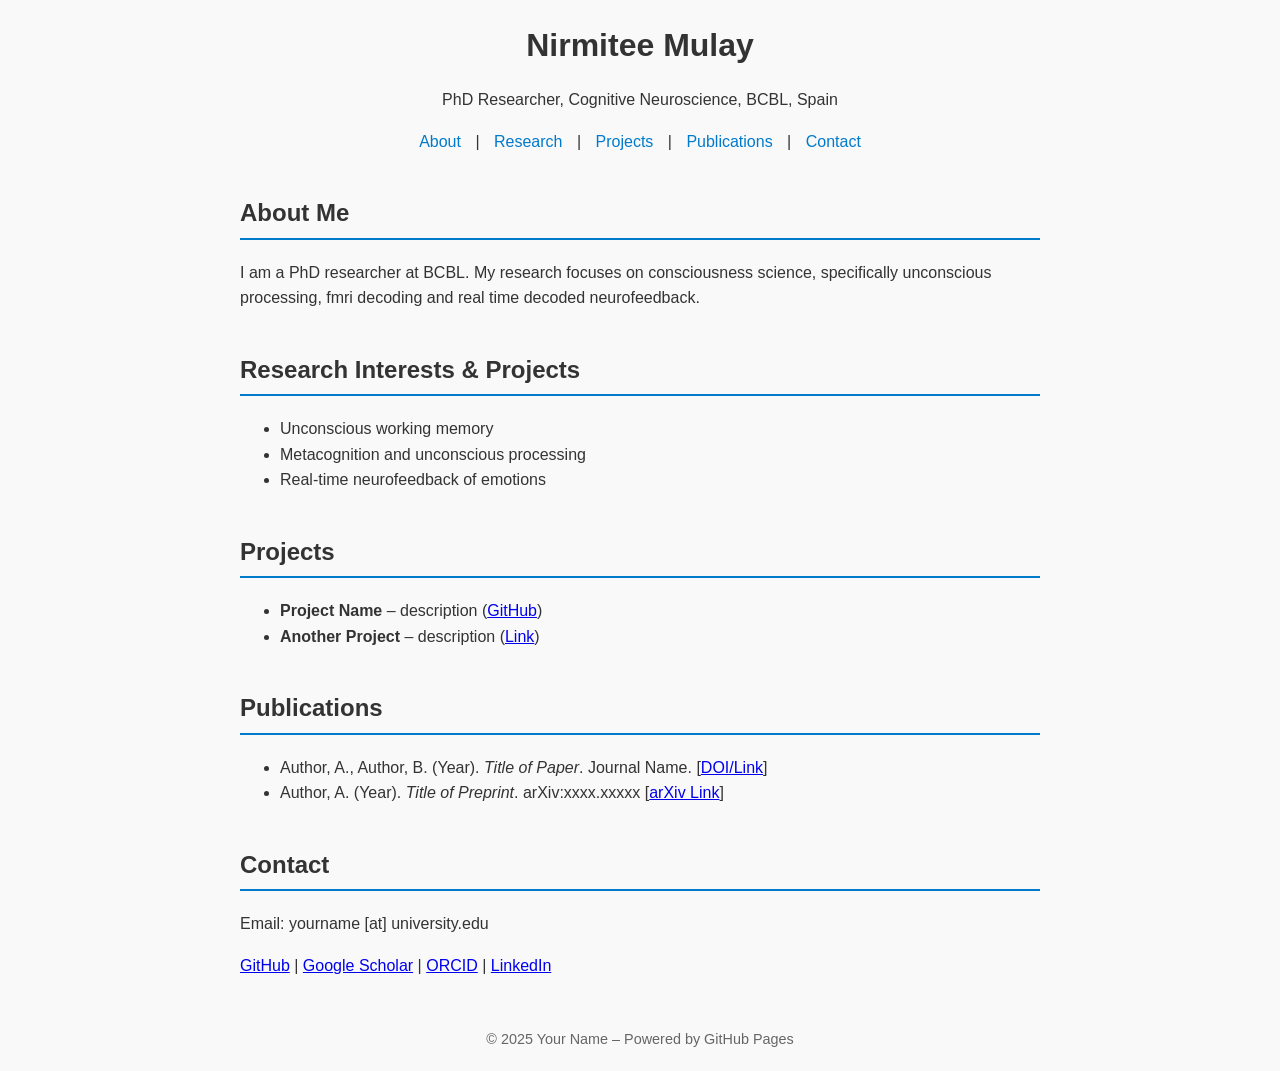
==== index.html @ 4547c2fd "Create index.html" ====
<!DOCTYPE html>
<html lang="en">
<head>
  <meta charset="UTF-8">
  <meta name="viewport" content="width=device-width, initial-scale=1">
  <title>Nirmitee Mulay – Research Homepage</title>
  <style>
    body {
      font-family: Arial, sans-serif;
      line-height: 1.6;
      max-width: 800px;
      margin: 0 auto;
      padding: 20px;
      background: #f9f9f9;
      color: #333;
    }
    header {
      text-align: center;
      margin-bottom: 40px;
    }
    header h1 {
      margin: 0;
      font-size: 2em;
    }
    nav {
      margin-top: 15px;
    }
    nav a {
      margin: 0 10px;
      text-decoration: none;
      color: #007acc;
    }
    section {
      margin-bottom: 40px;
    }
    h2 {
      border-bottom: 2px solid #007acc;
      padding-bottom: 5px;
    }
    footer {
      text-align: center;
      font-size: 0.9em;
      color: #666;
      margin-top: 50px;
    }
  </style>
</head>
<body>

  <header>
    <h1>Nirmitee Mulay</h1>
    <p>PhD Researcher, Cognitive Neuroscience, BCBL, Spain</p>
    <nav>
      <a href="#about">About</a> |
      <a href="#research">Research</a> |
      <a href="#projects">Projects</a> |
      <a href="#publications">Publications</a> |
      <a href="#contact">Contact</a>
    </nav>
  </header>

  <section id="about">
    <h2>About Me</h2>
    <p>I am a PhD researcher at BCBL. My research focuses on consciousness science, specifically unconscious processing, fmri decoding and real time decoded neurofeedback.</p>
  </section>

  <section id="research">
    <h2>Research Interests & Projects</h2>
    <ul>
      <li>Unconscious working memory</li>
      <li>Metacognition and unconscious processing</li>
      <li>Real-time neurofeedback of emotions</li>
    </ul>
  </section>

  <section id="projects">
    <h2>Projects</h2>
    <ul>
      <li><strong>Project Name</strong> – description (<a href="https://github.com/yourusername/project">GitHub</a>)</li>
      <li><strong>Another Project</strong> – description (<a href="#">Link</a>)</li>
    </ul>
  </section>

  <section id="publications">
    <h2>Publications</h2>
    <ul>
      <li>Author, A., Author, B. (Year). <em>Title of Paper</em>. Journal Name. [<a href="#">DOI/Link</a>]</li>
      <li>Author, A. (Year). <em>Title of Preprint</em>. arXiv:xxxx.xxxxx [<a href="#">arXiv Link</a>]</li>
    </ul>
  </section>

  <section id="contact">
    <h2>Contact</h2>
    <p>Email: yourname [at] university.edu</p>
    <p>
      <a href="https://github.com/yourusername">GitHub</a> |
      <a href="https://scholar.google.com/">Google Scholar</a> |
      <a href="https://orcid.org/">ORCID</a> |
      <a href="https://linkedin.com/">LinkedIn</a>
    </p>
  </section>

  <footer>
    &copy; 2025 Your Name – Powered by GitHub Pages
  </footer>

</body>
</html>
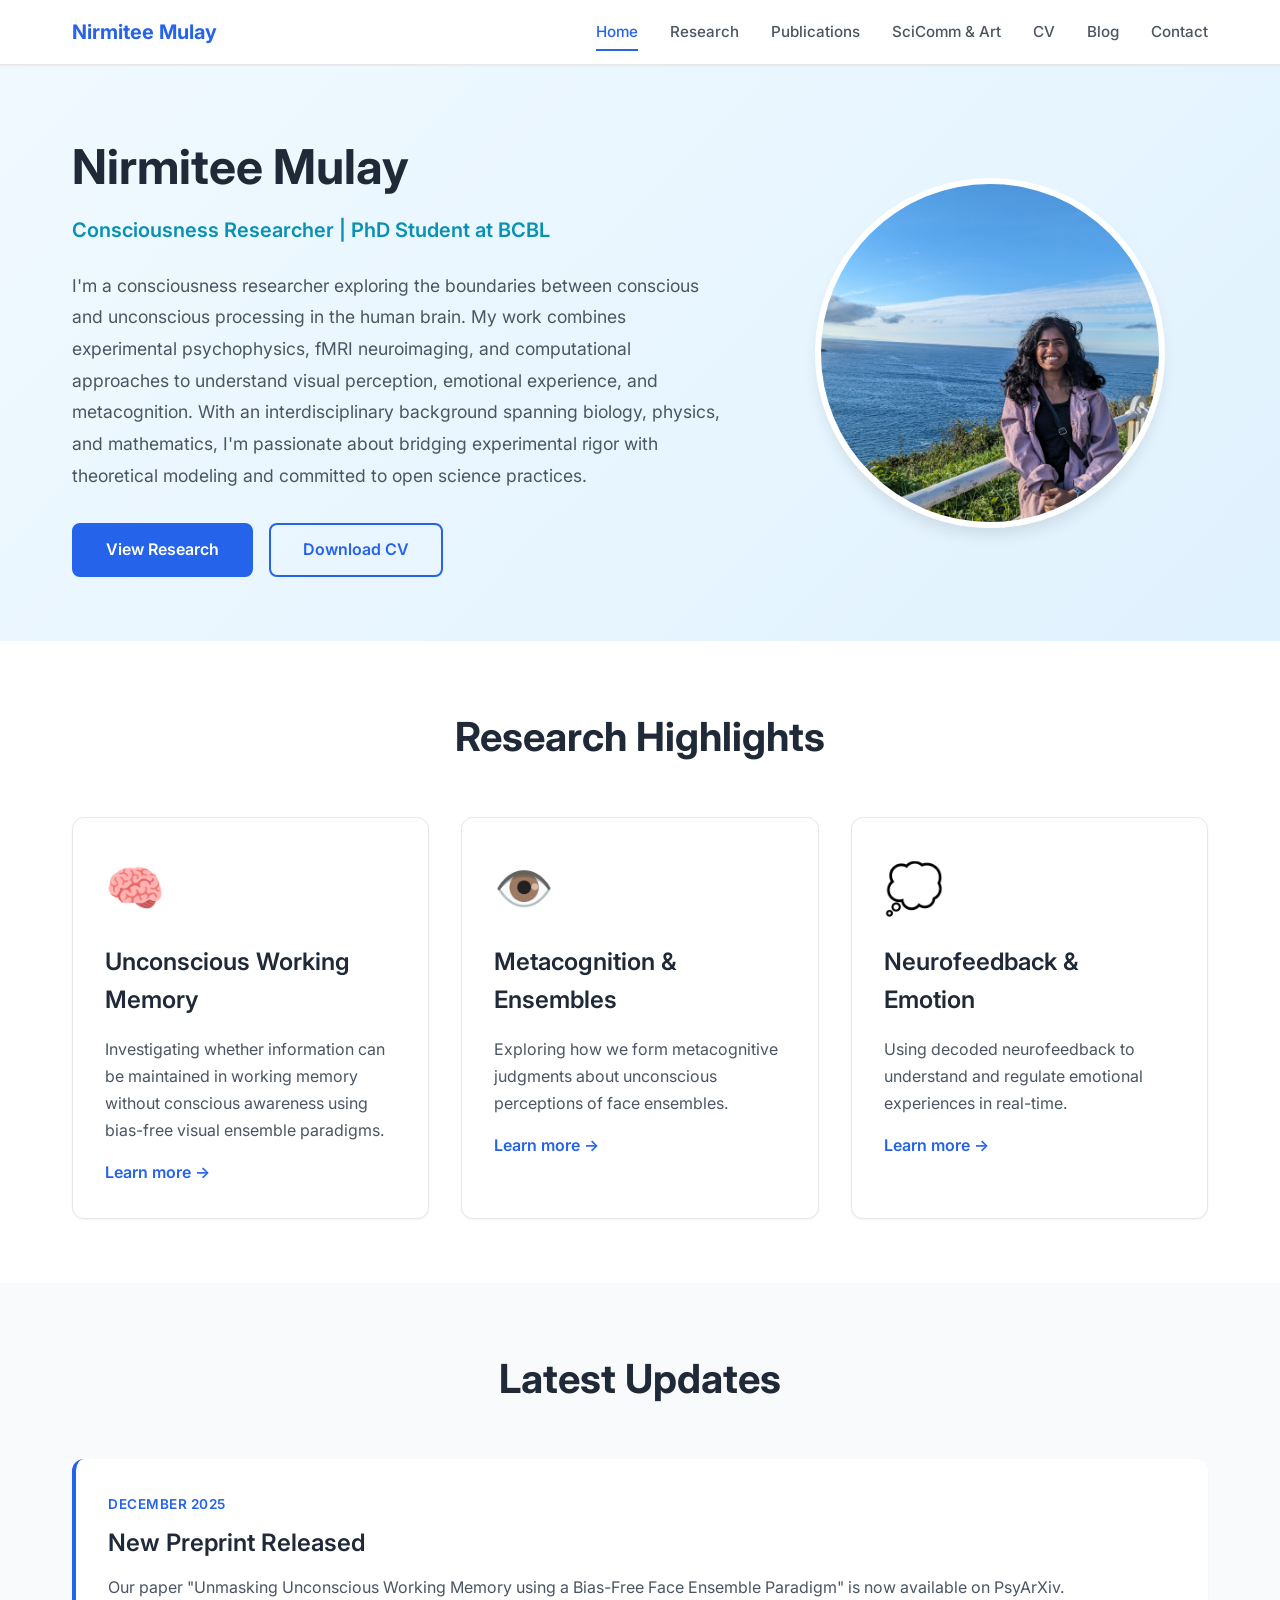
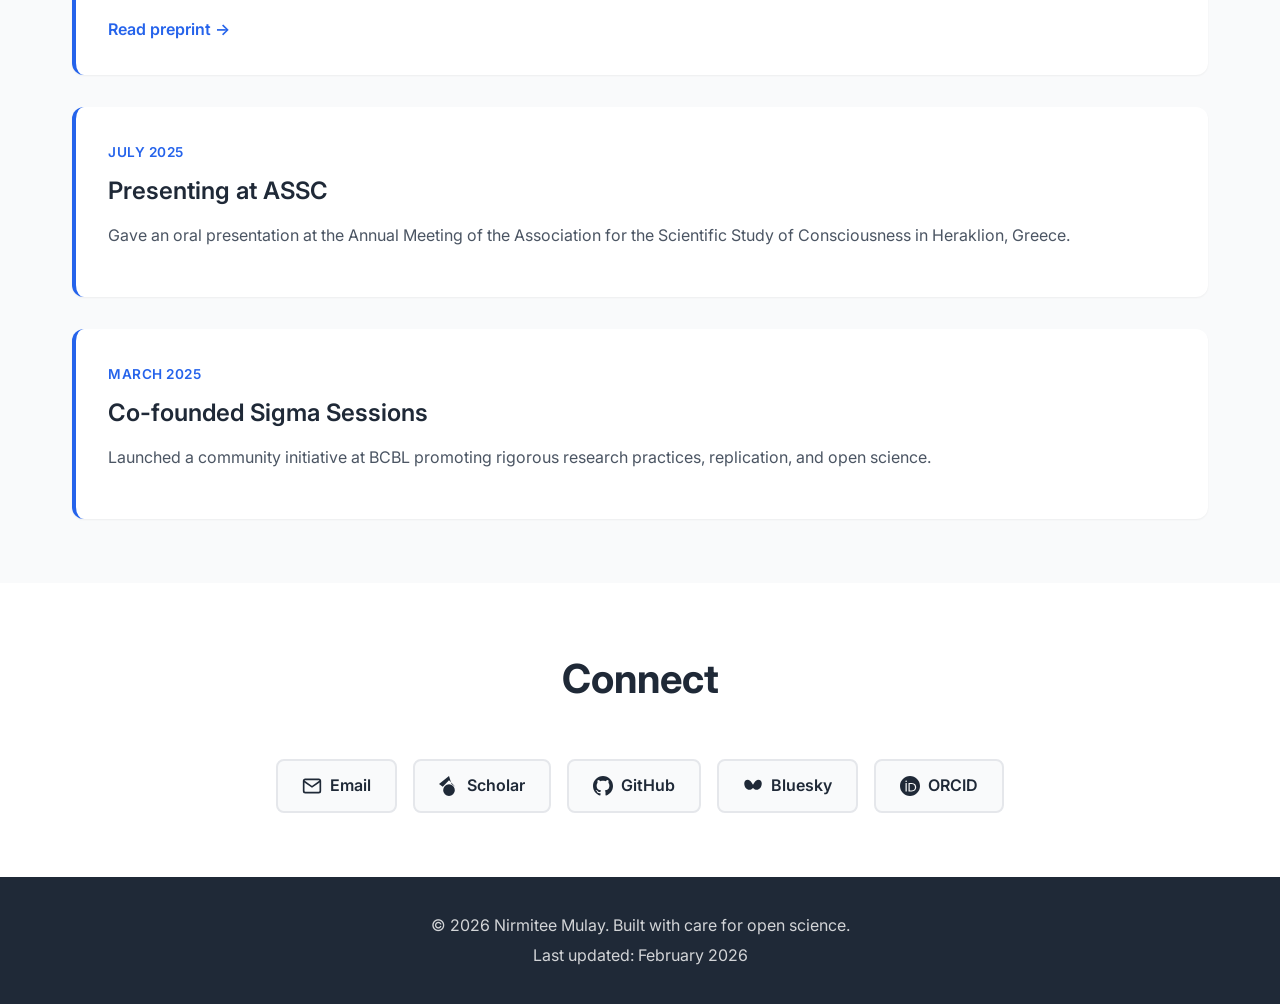
==== commit 270db569: "Initial website" ====
--- a/index.html
+++ b/index.html
@@ -1,108 +1,172 @@
 <!DOCTYPE html>
 <html lang="en">
 <head>
-  <meta charset="UTF-8">
-  <meta name="viewport" content="width=device-width, initial-scale=1">
-  <title>Nirmitee Mulay – Research Homepage</title>
-  <style>
-    body {
-      font-family: Arial, sans-serif;
-      line-height: 1.6;
-      max-width: 800px;
-      margin: 0 auto;
-      padding: 20px;
-      background: #f9f9f9;
-      color: #333;
-    }
-    header {
-      text-align: center;
-      margin-bottom: 40px;
-    }
-    header h1 {
-      margin: 0;
-      font-size: 2em;
-    }
-    nav {
-      margin-top: 15px;
-    }
-    nav a {
-      margin: 0 10px;
-      text-decoration: none;
-      color: #007acc;
-    }
-    section {
-      margin-bottom: 40px;
-    }
-    h2 {
-      border-bottom: 2px solid #007acc;
-      padding-bottom: 5px;
-    }
-    footer {
-      text-align: center;
-      font-size: 0.9em;
-      color: #666;
-      margin-top: 50px;
-    }
-  </style>
+    <meta charset="UTF-8">
+    <meta name="viewport" content="width=device-width, initial-scale=1.0">
+    <meta name="description" content="Nirmitee Mulay - Consciousness researcher exploring perception, emotion, and metacognition">
+    <meta name="keywords" content="consciousness, neuroscience, cognitive science, fMRI, perception, BCBL">
+    <meta name="author" content="Nirmitee Mulay">
+    <title>Nirmitee Mulay - Consciousness Researcher</title>
+    <link rel="stylesheet" href="style.css">
+    <link rel="preconnect" href="https://fonts.googleapis.com">
+    <link rel="preconnect" href="https://fonts.gstatic.com" crossorigin>
+    <link href="https://fonts.googleapis.com/css2?family=Inter:wght@300;400;500;600;700&display=swap" rel="stylesheet">
 </head>
 <body>
+    <!-- Navigation -->
+    <nav class="navbar">
+        <div class="container">
+            <div class="nav-brand">
+                <a href="index.html">Nirmitee Mulay</a>
+            </div>
+            <ul class="nav-menu">
+                <li><a href="index.html" class="active">Home</a></li>
+                <li><a href="research.html">Research</a></li>
+                <li><a href="publications.html">Publications</a></li>
+                <li><a href="scicomm.html">SciComm & Art</a></li>
+                <li><a href="cv.html">CV</a></li>
+                <li><a href="blog.html">Blog</a></li>
+                <li><a href="contact.html">Contact</a></li>
+            </ul>
+            <div class="hamburger">
+                <span></span>
+                <span></span>
+                <span></span>
+            </div>
+        </div>
+    </nav>
 
-  <header>
-    <h1>Nirmitee Mulay</h1>
-    <p>PhD Researcher, Cognitive Neuroscience, BCBL, Spain</p>
-    <nav>
-      <a href="#about">About</a> |
-      <a href="#research">Research</a> |
-      <a href="#projects">Projects</a> |
-      <a href="#publications">Publications</a> |
-      <a href="#contact">Contact</a>
-    </nav>
-  </header>
+    <!-- Hero Section -->
+    <section class="hero">
+        <div class="container">
+            <div class="hero-content">
+                <div class="hero-text">
+                    <h1>Nirmitee Mulay</h1>
+                    <p class="subtitle">Consciousness Researcher | PhD Student at BCBL</p>
+                    <p class="bio">
+                        I'm a consciousness researcher exploring the boundaries between conscious and unconscious processing in the human brain. 
+                        My work combines experimental psychophysics, fMRI neuroimaging, and computational approaches to understand visual perception, 
+                        emotional experience, and metacognition. With an interdisciplinary background spanning biology, physics, and mathematics, 
+                        I'm passionate about bridging experimental rigor with theoretical modeling and committed to open science practices.
+                    </p>
+                    <div class="hero-buttons">
+                        <a href="research.html" class="btn btn-primary">View Research</a>
+                        <a href="cv.html" class="btn btn-secondary">Download CV</a>
+                    </div>
+                </div>
+                <div class="hero-image">
+                    <div class="image-placeholder">
+                        <!-- Replace with your actual photo -->
+                        <img src="images/profile.jpg" alt="Nirmitee Mulay" onerror="this.style.display='none'; this.nextElementSibling.style.display='flex'">
+                        <div class="placeholder-text" style="display: none;">
+                            <p>Add your photo as:<br><code>images/profile.jpg</code></p>
+                        </div>
+                    </div>
+                </div>
+            </div>
+        </div>
+    </section>
 
-  <section id="about">
-    <h2>About Me</h2>
-    <p>I am a PhD researcher at BCBL. My research focuses on consciousness science, specifically unconscious processing, fmri decoding and real time decoded neurofeedback.</p>
-  </section>
+    <!-- Research Highlights -->
+    <section class="highlights">
+        <div class="container">
+            <h2>Research Highlights</h2>
+            <div class="cards-grid">
+                <div class="card">
+                    <div class="card-icon">🧠</div>
+                    <h3>Unconscious Working Memory</h3>
+                    <p>Investigating whether information can be maintained in working memory without conscious awareness using bias-free visual ensemble paradigms.</p>
+                    <a href="research.html#project1" class="card-link">Learn more →</a>
+                </div>
+                <div class="card">
+                    <div class="card-icon">👁️</div>
+                    <h3>Metacognition & Ensembles</h3>
+                    <p>Exploring how we form metacognitive judgments about unconscious perceptions of face ensembles.</p>
+                    <a href="research.html#project2" class="card-link">Learn more →</a>
+                </div>
+                <div class="card">
+                    <div class="card-icon">💭</div>
+                    <h3>Neurofeedback & Emotion</h3>
+                    <p>Using decoded neurofeedback to understand and regulate emotional experiences in real-time.</p>
+                    <a href="research.html#project3" class="card-link">Learn more →</a>
+                </div>
+            </div>
+        </div>
+    </section>
 
-  <section id="research">
-    <h2>Research Interests & Projects</h2>
-    <ul>
-      <li>Unconscious working memory</li>
-      <li>Metacognition and unconscious processing</li>
-      <li>Real-time neurofeedback of emotions</li>
-    </ul>
-  </section>
+    <!-- Latest News -->
+    <section class="news">
+        <div class="container">
+            <h2>Latest Updates</h2>
+            <div class="news-grid">
+                <div class="news-item">
+                    <span class="date">December 2025</span>
+                    <h3>New Preprint Released</h3>
+                    <p>Our paper "Unmasking Unconscious Working Memory using a Bias-Free Face Ensemble Paradigm" is now available on PsyArXiv.</p>
+                    <a href="https://doi.org/10.31234/osf.io/234ru_v1" target="_blank" class="news-link">Read preprint →</a>
+                </div>
+                <div class="news-item">
+                    <span class="date">July 2025</span>
+                    <h3>Presenting at ASSC</h3>
+                    <p>Gave an oral presentation at the Annual Meeting of the Association for the Scientific Study of Consciousness in Heraklion, Greece.</p>
+                </div>
+                <div class="news-item">
+                    <span class="date">March 2025</span>
+                    <h3>Co-founded Sigma Sessions</h3>
+                    <p>Launched a community initiative at BCBL promoting rigorous research practices, replication, and open science.</p>
+                </div>
+            </div>
+        </div>
+    </section>
 
-  <section id="projects">
-    <h2>Projects</h2>
-    <ul>
-      <li><strong>Project Name</strong> – description (<a href="https://github.com/yourusername/project">GitHub</a>)</li>
-      <li><strong>Another Project</strong> – description (<a href="#">Link</a>)</li>
-    </ul>
-  </section>
+    <!-- Quick Links -->
+    <section class="quick-links">
+        <div class="container">
+            <h2>Connect</h2>
+            <div class="social-links">
+                <a href="mailto:nirmiteemulay@gmail.com" class="social-btn" title="Email">
+                    <svg width="24" height="24" viewBox="0 0 24 24" fill="none" stroke="currentColor" stroke-width="2">
+                        <path d="M4 4h16c1.1 0 2 .9 2 2v12c0 1.1-.9 2-2 2H4c-1.1 0-2-.9-2-2V6c0-1.1.9-2 2-2z"></path>
+                        <polyline points="22,6 12,13 2,6"></polyline>
+                    </svg>
+                    Email
+                </a>
+                <a href="https://scholar.google.com/citations?user=QXgt-9UAAAAJ&hl=en" class="social-btn" title="Google Scholar">
+                    <svg width="24" height="24" viewBox="0 0 24 24" fill="currentColor">
+                        <path d="M12 24a7 7 0 110-14 7 7 0 010 14zm0-24L0 9.5l4.5 3.5L12 5l7.5 8-4.5-3.5z"></path>
+                    </svg>
+                    Scholar
+                </a>
+                <a href="https://github.com/nirmitee-mulay" class="social-btn" title="GitHub" target="_blank">
+                    <svg width="24" height="24" viewBox="0 0 24 24" fill="currentColor">
+                        <path d="M12 0c-6.626 0-12 5.373-12 12 0 5.302 3.438 9.8 8.207 11.387.599.111.793-.261.793-.577v-2.234c-3.338.726-4.033-1.416-4.033-1.416-.546-1.387-1.333-1.756-1.333-1.756-1.089-.745.083-.729.083-.729 1.205.084 1.839 1.237 1.839 1.237 1.07 1.834 2.807 1.304 3.492.997.107-.775.418-1.305.762-1.604-2.665-.305-5.467-1.334-5.467-5.931 0-1.311.469-2.381 1.236-3.221-.124-.303-.535-1.524.117-3.176 0 0 1.008-.322 3.301 1.23.957-.266 1.983-.399 3.003-.404 1.02.005 2.047.138 3.006.404 2.291-1.552 3.297-1.23 3.297-1.23.653 1.653.242 2.874.118 3.176.77.84 1.235 1.911 1.235 3.221 0 4.609-2.807 5.624-5.479 5.921.43.372.823 1.102.823 2.222v3.293c0 .319.192.694.801.576 4.765-1.589 8.199-6.086 8.199-11.386 0-6.627-5.373-12-12-12z"/>
+                    </svg>
+                    GitHub
+                </a>
+                <a href="https://bsky.app/profile/nirmiteem.bsky.social" class="social-btn" title="Bluesky">
+                    <svg width="24" height="24" viewBox="0 0 24 24" fill="currentColor">
+                        <path d="M12 10.5c-1.5-3-4-6-6-6C3 4.5 1.5 6.5 1.5 9c0 4.5 3 7.5 6 7.5 1.5 0 3-.75 4.5-2.25C13.5 15.75 15 16.5 16.5 16.5c3 0 6-3 6-7.5 0-2.5-1.5-4.5-4.5-4.5-2 0-4.5 3-6 6z"/>
+                    </svg>
+                    Bluesky
+                </a>
+                <a href="https://orcid.org/0000-0002-3360-4973" class="social-btn" title="ORCID">
+                    <svg width="24" height="24" viewBox="0 0 24 24" fill="currentColor">
+                        <path d="M12 0C5.372 0 0 5.372 0 12s5.372 12 12 12 12-5.372 12-12S18.628 0 12 0zM7.369 5.378c.525 0 .947.431.947.947 0 .525-.422.947-.947.947-.516 0-.947-.422-.947-.947 0-.516.431-.947.947-.947zm-.722 3.038h1.444v10.041H6.647V8.416zm3.562 0h3.9c3.712 0 5.344 2.653 5.344 5.025 0 2.578-2.016 5.016-5.325 5.016h-3.919V8.416zm1.444 8.847h2.297c2.359 0 4.028-1.313 4.028-3.822 0-2.09-1.313-3.831-3.85-3.831h-2.475v7.653z"/>
+                    </svg>
+                    ORCID
+                </a>
+            </div>
+        </div>
+    </section>
 
-  <section id="publications">
-    <h2>Publications</h2>
-    <ul>
-      <li>Author, A., Author, B. (Year). <em>Title of Paper</em>. Journal Name. [<a href="#">DOI/Link</a>]</li>
-      <li>Author, A. (Year). <em>Title of Preprint</em>. arXiv:xxxx.xxxxx [<a href="#">arXiv Link</a>]</li>
-    </ul>
-  </section>
+    <!-- Footer -->
+    <footer>
+        <div class="container">
+            <p>&copy; 2026 Nirmitee Mulay. Built with care for open science.</p>
+            <p>Last updated: February 2026</p>
+        </div>
+    </footer>
 
-  <section id="contact">
-    <h2>Contact</h2>
-    <p>Email: yourname [at] university.edu</p>
-    <p>
-      <a href="https://github.com/yourusername">GitHub</a> |
-      <a href="https://scholar.google.com/">Google Scholar</a> |
-      <a href="https://orcid.org/">ORCID</a> |
-      <a href="https://linkedin.com/">LinkedIn</a>
-    </p>
-  </section>
-
-  <footer>
-    &copy; 2025 Your Name – Powered by GitHub Pages
-  </footer>
-
+    <script src="script.js"></script>
 </body>
 </html>
--- a/style.css
+++ b/style.css
@@ -0,0 +1,811 @@
+/* =====================
+   CSS Variables & Reset
+   ===================== */
+:root {
+    --primary-color: #2563eb;
+    --primary-dark: #1e40af;
+    --secondary-color: #0891b2;
+    --accent-color: #06b6d4;
+    --text-dark: #1f2937;
+    --text-medium: #4b5563;
+    --text-light: #6b7280;
+    --bg-light: #f9fafb;
+    --bg-white: #ffffff;
+    --border-color: #e5e7eb;
+    --success-color: #10b981;
+    --shadow-sm: 0 1px 2px 0 rgba(0, 0, 0, 0.05);
+    --shadow-md: 0 4px 6px -1px rgba(0, 0, 0, 0.1);
+    --shadow-lg: 0 10px 15px -3px rgba(0, 0, 0, 0.1);
+    --transition: all 0.3s ease;
+}
+
+* {
+    margin: 0;
+    padding: 0;
+    box-sizing: border-box;
+}
+
+html {
+    scroll-behavior: smooth;
+}
+
+body {
+    font-family: 'Inter', -apple-system, BlinkMacSystemFont, 'Segoe UI', Roboto, sans-serif;
+    line-height: 1.6;
+    color: var(--text-dark);
+    background-color: var(--bg-white);
+}
+
+.container {
+    max-width: 1200px;
+    margin: 0 auto;
+    padding: 0 2rem;
+}
+
+/* =====================
+   Navigation
+   ===================== */
+.navbar {
+    background-color: var(--bg-white);
+    box-shadow: var(--shadow-sm);
+    position: sticky;
+    top: 0;
+    z-index: 1000;
+    border-bottom: 1px solid var(--border-color);
+}
+
+.navbar .container {
+    display: flex;
+    justify-content: space-between;
+    align-items: center;
+    padding: 1rem 2rem;
+}
+
+.nav-brand a {
+    font-size: 1.25rem;
+    font-weight: 700;
+    color: var(--primary-color);
+    text-decoration: none;
+    transition: var(--transition);
+}
+
+.nav-brand a:hover {
+    color: var(--primary-dark);
+}
+
+.nav-menu {
+    display: flex;
+    list-style: none;
+    gap: 2rem;
+    align-items: center;
+}
+
+.nav-menu a {
+    color: var(--text-medium);
+    text-decoration: none;
+    font-weight: 500;
+    font-size: 0.95rem;
+    transition: var(--transition);
+    padding: 0.5rem 0;
+    border-bottom: 2px solid transparent;
+}
+
+.nav-menu a:hover,
+.nav-menu a.active {
+    color: var(--primary-color);
+    border-bottom-color: var(--primary-color);
+}
+
+.hamburger {
+    display: none;
+    flex-direction: column;
+    cursor: pointer;
+    gap: 4px;
+}
+
+.hamburger span {
+    width: 25px;
+    height: 3px;
+    background-color: var(--text-dark);
+    transition: var(--transition);
+}
+
+/* =====================
+   Hero Section
+   ===================== */
+.hero {
+    padding: 4rem 0;
+    background: linear-gradient(135deg, #f0f9ff 0%, #e0f2fe 100%);
+}
+
+.hero-content {
+    display: grid;
+    grid-template-columns: 1.5fr 1fr;
+    gap: 3rem;
+    align-items: center;
+}
+
+.hero-text h1 {
+    font-size: 3rem;
+    font-weight: 700;
+    color: var(--text-dark);
+    margin-bottom: 0.5rem;
+}
+
+.subtitle {
+    font-size: 1.25rem;
+    color: var(--secondary-color);
+    font-weight: 600;
+    margin-bottom: 1.5rem;
+}
+
+.bio {
+    font-size: 1.1rem;
+    color: var(--text-medium);
+    line-height: 1.8;
+    margin-bottom: 2rem;
+}
+
+.hero-buttons {
+    display: flex;
+    gap: 1rem;
+}
+
+.btn {
+    padding: 0.75rem 2rem;
+    border-radius: 8px;
+    text-decoration: none;
+    font-weight: 600;
+    transition: var(--transition);
+    display: inline-block;
+    font-size: 1rem;
+}
+
+.btn-primary {
+    background-color: var(--primary-color);
+    color: white;
+    border: 2px solid var(--primary-color);
+}
+
+.btn-primary:hover {
+    background-color: var(--primary-dark);
+    transform: translateY(-2px);
+    box-shadow: var(--shadow-md);
+}
+
+.btn-secondary {
+    background-color: transparent;
+    color: var(--primary-color);
+    border: 2px solid var(--primary-color);
+}
+
+.btn-secondary:hover {
+    background-color: var(--primary-color);
+    color: white;
+    transform: translateY(-2px);
+}
+
+.hero-image {
+    display: flex;
+    justify-content: center;
+}
+
+.image-placeholder {
+    width: 100%;
+    max-width: 350px;
+    aspect-ratio: 1;
+    border-radius: 50%;
+    overflow: hidden;
+    box-shadow: var(--shadow-lg);
+    border: 6px solid white;
+}
+
+.image-placeholder img {
+    width: 100%;
+    height: 100%;
+    object-fit: cover;
+}
+
+.placeholder-text {
+    width: 100%;
+    height: 100%;
+    background: linear-gradient(135deg, var(--primary-color), var(--secondary-color));
+    display: flex;
+    align-items: center;
+    justify-content: center;
+    color: white;
+    text-align: center;
+    padding: 2rem;
+    font-size: 0.9rem;
+}
+
+/* =====================
+   Sections
+   ===================== */
+section {
+    padding: 4rem 0;
+}
+
+section h2 {
+    font-size: 2.5rem;
+    font-weight: 700;
+    color: var(--text-dark);
+    margin-bottom: 3rem;
+    text-align: center;
+}
+
+.highlights {
+    background-color: var(--bg-white);
+}
+
+.cards-grid {
+    display: grid;
+    grid-template-columns: repeat(auto-fit, minmax(300px, 1fr));
+    gap: 2rem;
+}
+
+.card {
+    background-color: var(--bg-white);
+    border: 1px solid var(--border-color);
+    border-radius: 12px;
+    padding: 2rem;
+    transition: var(--transition);
+    box-shadow: var(--shadow-sm);
+}
+
+.card:hover {
+    transform: translateY(-5px);
+    box-shadow: var(--shadow-lg);
+    border-color: var(--primary-color);
+}
+
+.card-icon {
+    font-size: 3rem;
+    margin-bottom: 1rem;
+}
+
+.card h3 {
+    font-size: 1.5rem;
+    font-weight: 600;
+    color: var(--text-dark);
+    margin-bottom: 1rem;
+}
+
+.card p {
+    color: var(--text-medium);
+    line-height: 1.7;
+    margin-bottom: 1rem;
+}
+
+.card-link {
+    color: var(--primary-color);
+    text-decoration: none;
+    font-weight: 600;
+    transition: var(--transition);
+}
+
+.card-link:hover {
+    color: var(--primary-dark);
+}
+
+/* =====================
+   News Section
+   ===================== */
+.news {
+    background-color: var(--bg-light);
+}
+
+.news-grid {
+    display: grid;
+    gap: 2rem;
+}
+
+.news-item {
+    background-color: var(--bg-white);
+    padding: 2rem;
+    border-radius: 12px;
+    border-left: 4px solid var(--primary-color);
+    box-shadow: var(--shadow-sm);
+}
+
+.news-item .date {
+    display: inline-block;
+    font-size: 0.85rem;
+    color: var(--primary-color);
+    font-weight: 600;
+    text-transform: uppercase;
+    letter-spacing: 0.5px;
+    margin-bottom: 0.5rem;
+}
+
+.news-item h3 {
+    font-size: 1.5rem;
+    font-weight: 600;
+    color: var(--text-dark);
+    margin-bottom: 0.75rem;
+}
+
+.news-item p {
+    color: var(--text-medium);
+    line-height: 1.7;
+    margin-bottom: 1rem;
+}
+
+.news-link {
+    color: var(--primary-color);
+    text-decoration: none;
+    font-weight: 600;
+    transition: var(--transition);
+}
+
+.news-link:hover {
+    color: var(--primary-dark);
+}
+
+/* =====================
+   Quick Links
+   ===================== */
+.quick-links {
+    background-color: var(--bg-white);
+}
+
+.social-links {
+    display: flex;
+    justify-content: center;
+    gap: 1rem;
+    flex-wrap: wrap;
+}
+
+.social-btn {
+    display: flex;
+    align-items: center;
+    gap: 0.5rem;
+    padding: 0.75rem 1.5rem;
+    background-color: var(--bg-light);
+    border: 2px solid var(--border-color);
+    border-radius: 8px;
+    color: var(--text-dark);
+    text-decoration: none;
+    font-weight: 600;
+    transition: var(--transition);
+}
+
+.social-btn:hover {
+    background-color: var(--primary-color);
+    color: white;
+    border-color: var(--primary-color);
+    transform: translateY(-2px);
+    box-shadow: var(--shadow-md);
+}
+
+.social-btn svg {
+    width: 20px;
+    height: 20px;
+}
+
+/* =====================
+   Footer
+   ===================== */
+footer {
+    background-color: var(--text-dark);
+    color: white;
+    padding: 2rem 0;
+    text-align: center;
+}
+
+footer p {
+    margin: 0.25rem 0;
+    opacity: 0.8;
+}
+
+/* =====================
+   Research Page Styles
+   ===================== */
+.page-header {
+    background: linear-gradient(135deg, #f0f9ff 0%, #e0f2fe 100%);
+    padding: 3rem 0;
+    text-align: center;
+}
+
+.page-header h1 {
+    font-size: 3rem;
+    font-weight: 700;
+    color: var(--text-dark);
+    margin-bottom: 1rem;
+}
+
+.page-header .subtitle {
+    font-size: 1.25rem;
+    color: var(--text-medium);
+}
+
+.content-section {
+    padding: 3rem 0;
+}
+
+.content-section h2 {
+    font-size: 2rem;
+    font-weight: 700;
+    color: var(--text-dark);
+    margin-bottom: 1.5rem;
+    text-align: left;
+}
+
+.content-section h3 {
+    font-size: 1.5rem;
+    font-weight: 600;
+    color: var(--primary-color);
+    margin-top: 2rem;
+    margin-bottom: 1rem;
+}
+
+.content-section p {
+    color: var(--text-medium);
+    line-height: 1.8;
+    margin-bottom: 1rem;
+}
+
+.content-section ul {
+    list-style-position: inside;
+    color: var(--text-medium);
+    line-height: 1.8;
+}
+
+.project {
+    background-color: var(--bg-white);
+    border: 1px solid var(--border-color);
+    border-radius: 12px;
+    padding: 2.5rem;
+    margin-bottom: 3rem;
+    box-shadow: var(--shadow-sm);
+}
+
+.project-title {
+    font-size: 1.75rem;
+    font-weight: 600;
+    color: var(--primary-color);
+    margin-bottom: 1rem;
+}
+
+.project-meta {
+    display: flex;
+    gap: 1.5rem;
+    margin-bottom: 1.5rem;
+    font-size: 0.9rem;
+    color: var(--text-light);
+}
+
+.project-meta span {
+    display: flex;
+    align-items: center;
+    gap: 0.5rem;
+}
+
+/* =====================
+   Publications Page
+   ===================== */
+.publication {
+    background-color: var(--bg-white);
+    border-left: 4px solid var(--primary-color);
+    padding: 2rem;
+    margin-bottom: 2rem;
+    border-radius: 8px;
+    box-shadow: var(--shadow-sm);
+}
+
+.publication-type {
+    display: inline-block;
+    background-color: var(--accent-color);
+    color: white;
+    padding: 0.25rem 0.75rem;
+    border-radius: 4px;
+    font-size: 0.85rem;
+    font-weight: 600;
+    margin-bottom: 0.75rem;
+}
+
+.publication-title {
+    font-size: 1.25rem;
+    font-weight: 600;
+    color: var(--text-dark);
+    margin-bottom: 0.5rem;
+}
+
+.publication-authors {
+    color: var(--text-medium);
+    margin-bottom: 0.5rem;
+    font-style: italic;
+}
+
+.publication-venue {
+    color: var(--text-light);
+    margin-bottom: 1rem;
+}
+
+.publication-links {
+    display: flex;
+    gap: 1rem;
+    flex-wrap: wrap;
+}
+
+.pub-link {
+    color: var(--primary-color);
+    text-decoration: none;
+    font-weight: 600;
+    font-size: 0.9rem;
+    transition: var(--transition);
+}
+
+.pub-link:hover {
+    color: var(--primary-dark);
+    text-decoration: underline;
+}
+
+/* =====================
+   Gallery Grid
+   ===================== */
+.gallery-grid {
+    display: grid;
+    grid-template-columns: repeat(auto-fill, minmax(250px, 1fr));
+    gap: 2rem;
+}
+
+.gallery-item {
+    background-color: var(--bg-white);
+    border-radius: 12px;
+    overflow: hidden;
+    box-shadow: var(--shadow-sm);
+    transition: var(--transition);
+}
+
+.gallery-item:hover {
+    transform: translateY(-5px);
+    box-shadow: var(--shadow-lg);
+}
+
+.gallery-item img {
+    width: 100%;
+    height: 200px;
+    object-fit: cover;
+}
+
+.gallery-caption {
+    padding: 1rem;
+}
+
+.gallery-caption h3 {
+    font-size: 1.1rem;
+    font-weight: 600;
+    color: var(--text-dark);
+    margin-bottom: 0.5rem;
+}
+
+.gallery-caption p {
+    font-size: 0.9rem;
+    color: var(--text-medium);
+}
+
+/* =====================
+   Contact Form
+   ===================== */
+.contact-grid {
+    display: grid;
+    grid-template-columns: 1fr 1fr;
+    gap: 4rem;
+    align-items: start;
+}
+
+.contact-info h3 {
+    font-size: 1.5rem;
+    font-weight: 600;
+    color: var(--text-dark);
+    margin-bottom: 1rem;
+}
+
+.contact-info p {
+    color: var(--text-medium);
+    line-height: 1.8;
+    margin-bottom: 2rem;
+}
+
+.contact-details {
+    display: flex;
+    flex-direction: column;
+    gap: 1rem;
+}
+
+.contact-item {
+    display: flex;
+    align-items: center;
+    gap: 1rem;
+    padding: 1rem;
+    background-color: var(--bg-light);
+    border-radius: 8px;
+}
+
+.contact-item svg {
+    width: 24px;
+    height: 24px;
+    color: var(--primary-color);
+}
+
+/* =====================
+   Blog Styles
+   ===================== */
+.blog-grid {
+    display: grid;
+    gap: 2rem;
+}
+
+.blog-post {
+    background-color: var(--bg-white);
+    border: 1px solid var(--border-color);
+    border-radius: 12px;
+    padding: 2rem;
+    box-shadow: var(--shadow-sm);
+    transition: var(--transition);
+}
+
+.blog-post:hover {
+    box-shadow: var(--shadow-md);
+}
+
+.blog-date {
+    color: var(--primary-color);
+    font-size: 0.9rem;
+    font-weight: 600;
+    margin-bottom: 0.5rem;
+}
+
+.blog-post h3 {
+    font-size: 1.75rem;
+    font-weight: 600;
+    color: var(--text-dark);
+    margin-bottom: 1rem;
+}
+
+.blog-excerpt {
+    color: var(--text-medium);
+    line-height: 1.7;
+    margin-bottom: 1rem;
+}
+
+.read-more {
+    color: var(--primary-color);
+    text-decoration: none;
+    font-weight: 600;
+    transition: var(--transition);
+}
+
+.read-more:hover {
+    color: var(--primary-dark);
+}
+
+.coming-soon {
+    text-align: center;
+    padding: 4rem 2rem;
+    background-color: var(--bg-light);
+    border-radius: 12px;
+}
+
+.coming-soon h3 {
+    font-size: 2rem;
+    color: var(--text-dark);
+    margin-bottom: 1rem;
+}
+
+.coming-soon p {
+    color: var(--text-medium);
+    font-size: 1.1rem;
+}
+
+/* =====================
+   CV Download Section
+   ===================== */
+.cv-download {
+    text-align: center;
+    padding: 3rem;
+    background: linear-gradient(135deg, #f0f9ff 0%, #e0f2fe 100%);
+    border-radius: 12px;
+    margin-bottom: 3rem;
+}
+
+.cv-download h2 {
+    margin-bottom: 1rem;
+}
+
+.cv-download p {
+    color: var(--text-medium);
+    margin-bottom: 2rem;
+    font-size: 1.1rem;
+}
+
+/* =====================
+   Responsive Design
+   ===================== */
+@media (max-width: 968px) {
+    .nav-menu {
+        position: fixed;
+        left: -100%;
+        top: 70px;
+        flex-direction: column;
+        background-color: var(--bg-white);
+        width: 100%;
+        text-align: center;
+        transition: 0.3s;
+        box-shadow: var(--shadow-md);
+        padding: 2rem 0;
+    }
+
+    .nav-menu.active {
+        left: 0;
+    }
+
+    .hamburger {
+        display: flex;
+    }
+
+    .hero-content {
+        grid-template-columns: 1fr;
+    }
+
+    .hero-text h1 {
+        font-size: 2.5rem;
+    }
+
+    .cards-grid {
+        grid-template-columns: 1fr;
+    }
+
+    .contact-grid {
+        grid-template-columns: 1fr;
+    }
+
+    .page-header h1 {
+        font-size: 2.5rem;
+    }
+}
+
+@media (max-width: 768px) {
+    .container {
+        padding: 0 1rem;
+    }
+
+    section {
+        padding: 3rem 0;
+    }
+
+    section h2 {
+        font-size: 2rem;
+    }
+
+    .hero-text h1 {
+        font-size: 2rem;
+    }
+
+    .subtitle {
+        font-size: 1.1rem;
+    }
+
+    .bio {
+        font-size: 1rem;
+    }
+
+    .hero-buttons {
+        flex-direction: column;
+    }
+
+    .btn {
+        width: 100%;
+        text-align: center;
+    }
+
+    .social-links {
+        flex-direction: column;
+    }
+
+    .social-btn {
+        width: 100%;
+        justify-content: center;
+    }
+}
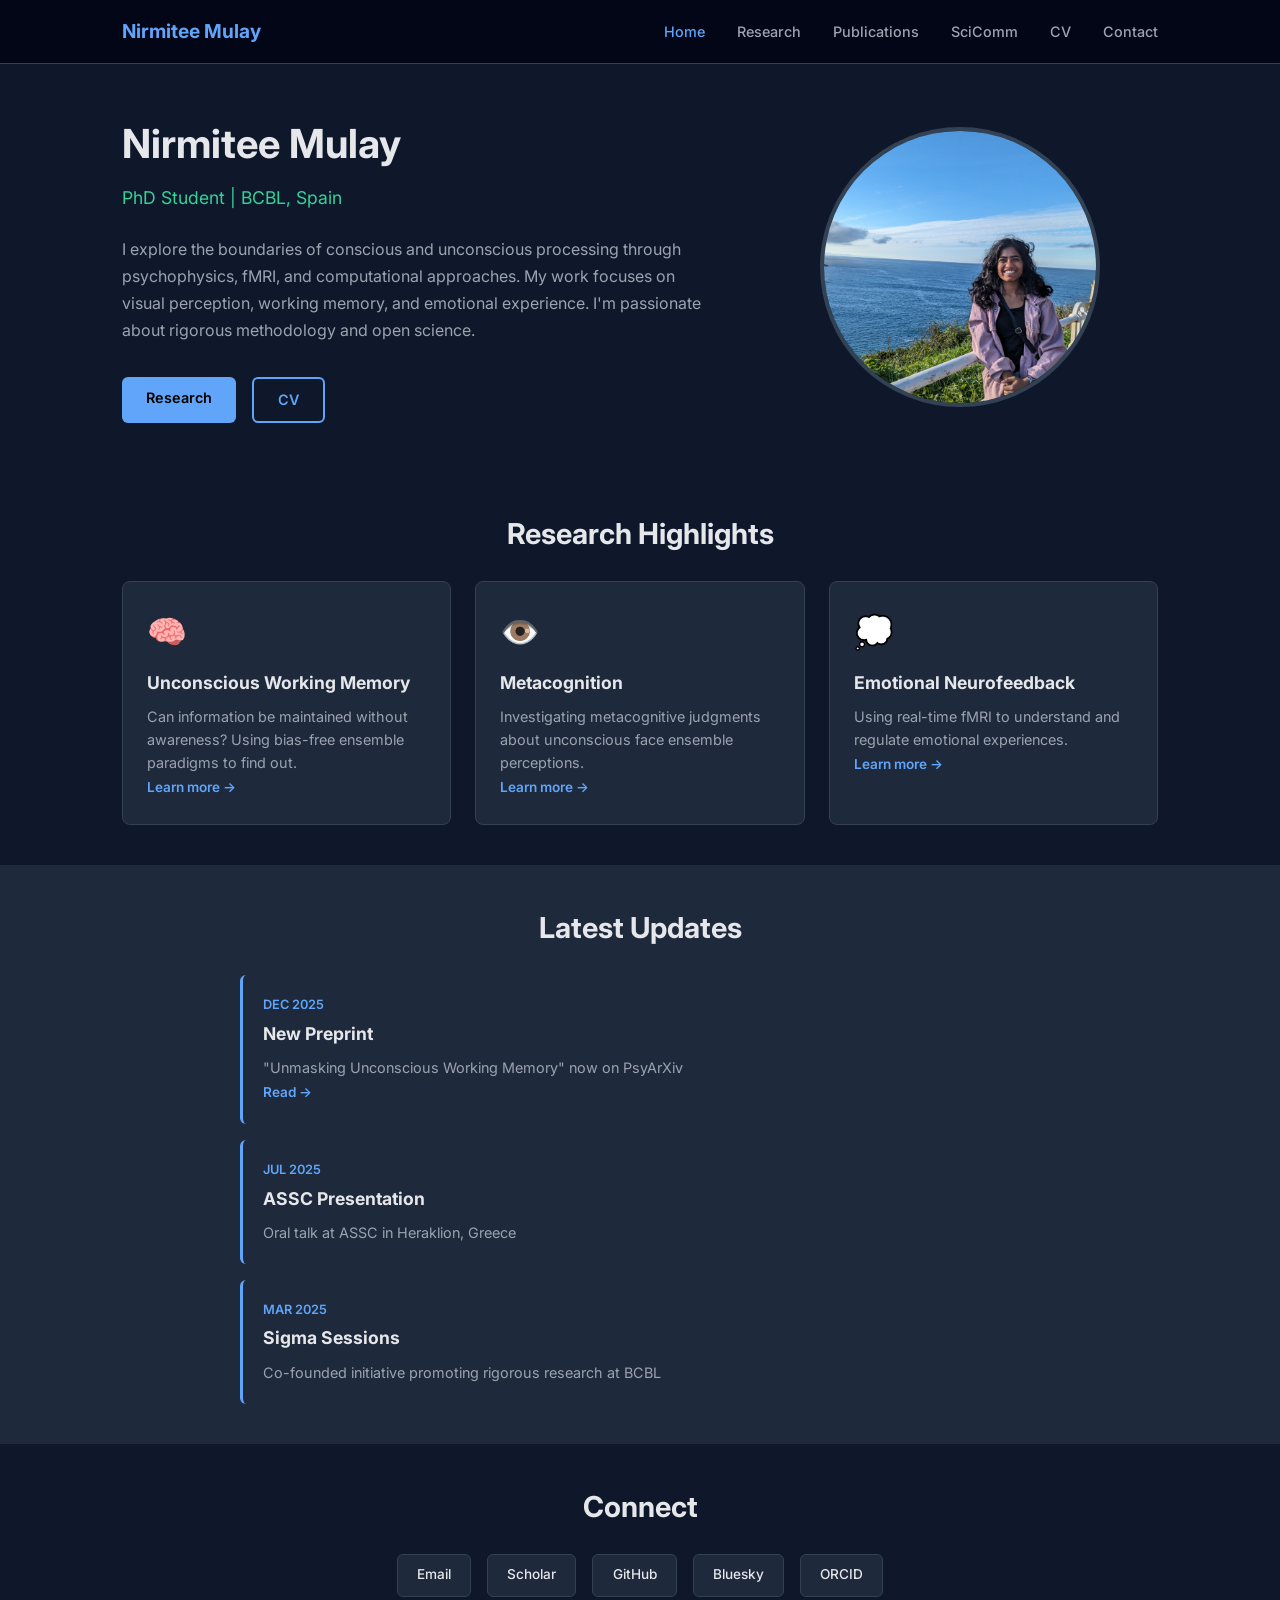
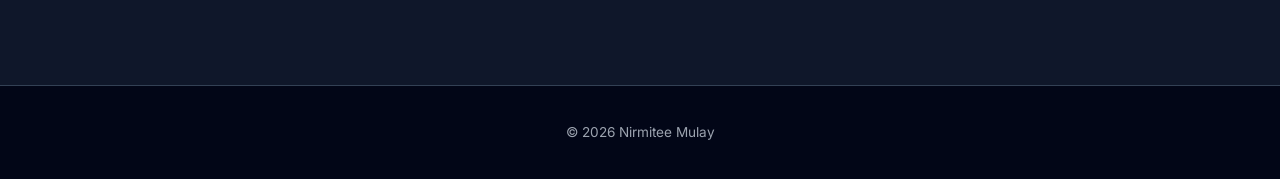
==== commit e548d4ed: "changed style" ====
--- a/index.html
+++ b/index.html
@@ -3,60 +3,45 @@
 <head>
     <meta charset="UTF-8">
     <meta name="viewport" content="width=device-width, initial-scale=1.0">
-    <meta name="description" content="Nirmitee Mulay - Consciousness researcher exploring perception, emotion, and metacognition">
-    <meta name="keywords" content="consciousness, neuroscience, cognitive science, fMRI, perception, BCBL">
-    <meta name="author" content="Nirmitee Mulay">
+    <meta name="description" content="Nirmitee Mulay - Consciousness researcher at BCBL">
     <title>Nirmitee Mulay - Consciousness Researcher</title>
     <link rel="stylesheet" href="style.css">
-    <link rel="preconnect" href="https://fonts.googleapis.com">
-    <link rel="preconnect" href="https://fonts.gstatic.com" crossorigin>
-    <link href="https://fonts.googleapis.com/css2?family=Inter:wght@300;400;500;600;700&display=swap" rel="stylesheet">
+    <link href="https://fonts.googleapis.com/css2?family=Inter:wght@400;500;600;700&display=swap" rel="stylesheet">
 </head>
 <body>
-    <!-- Navigation -->
-    <nav class="navbar">
+    <nav>
         <div class="container">
-            <div class="nav-brand">
-                <a href="index.html">Nirmitee Mulay</a>
-            </div>
+            <div class="nav-brand"><a href="index.html">Nirmitee Mulay</a></div>
             <ul class="nav-menu">
                 <li><a href="index.html" class="active">Home</a></li>
                 <li><a href="research.html">Research</a></li>
                 <li><a href="publications.html">Publications</a></li>
-                <li><a href="scicomm.html">SciComm & Art</a></li>
+                <li><a href="scicomm.html">SciComm</a></li>
                 <li><a href="cv.html">CV</a></li>
-                <li><a href="blog.html">Blog</a></li>
                 <li><a href="contact.html">Contact</a></li>
             </ul>
-            <div class="hamburger">
-                <span></span>
-                <span></span>
-                <span></span>
-            </div>
+            <div class="hamburger"><span></span><span></span><span></span></div>
         </div>
     </nav>
 
-    <!-- Hero Section -->
     <section class="hero">
         <div class="container">
             <div class="hero-content">
                 <div class="hero-text">
                     <h1>Nirmitee Mulay</h1>
-                    <p class="subtitle">Consciousness Researcher | PhD Student at BCBL</p>
+                    <p class="subtitle">PhD Student | BCBL, Spain</p>
                     <p class="bio">
-                        I'm a consciousness researcher exploring the boundaries between conscious and unconscious processing in the human brain. 
-                        My work combines experimental psychophysics, fMRI neuroimaging, and computational approaches to understand visual perception, 
-                        emotional experience, and metacognition. With an interdisciplinary background spanning biology, physics, and mathematics, 
-                        I'm passionate about bridging experimental rigor with theoretical modeling and committed to open science practices.
+                        I explore the boundaries of conscious and unconscious processing through psychophysics, 
+                        fMRI, and computational approaches. My work focuses on visual perception, working memory, and emotional 
+                        experience. I'm passionate about rigorous methodology and open science.
                     </p>
                     <div class="hero-buttons">
-                        <a href="research.html" class="btn btn-primary">View Research</a>
-                        <a href="cv.html" class="btn btn-secondary">Download CV</a>
+                        <a href="research.html" class="btn btn-primary">Research</a>
+                        <a href="cv.html" class="btn btn-secondary">CV</a>
                     </div>
                 </div>
                 <div class="hero-image">
                     <div class="image-placeholder">
-                        <!-- Replace with your actual photo -->
                         <img src="images/profile.jpg" alt="Nirmitee Mulay" onerror="this.style.display='none'; this.nextElementSibling.style.display='flex'">
                         <div class="placeholder-text" style="display: none;">
                             <p>Add your photo as:<br><code>images/profile.jpg</code></p>
@@ -67,103 +52,72 @@
         </div>
     </section>
 
-    <!-- Research Highlights -->
-    <section class="highlights">
+    <section>
         <div class="container">
             <h2>Research Highlights</h2>
             <div class="cards-grid">
                 <div class="card">
                     <div class="card-icon">🧠</div>
                     <h3>Unconscious Working Memory</h3>
-                    <p>Investigating whether information can be maintained in working memory without conscious awareness using bias-free visual ensemble paradigms.</p>
+                    <p>Can information be maintained without awareness? Using bias-free ensemble paradigms to find out.</p>
                     <a href="research.html#project1" class="card-link">Learn more →</a>
                 </div>
                 <div class="card">
                     <div class="card-icon">👁️</div>
-                    <h3>Metacognition & Ensembles</h3>
-                    <p>Exploring how we form metacognitive judgments about unconscious perceptions of face ensembles.</p>
+                    <h3>Metacognition</h3>
+                    <p>Investigating metacognitive judgments about unconscious face ensemble perceptions.</p>
                     <a href="research.html#project2" class="card-link">Learn more →</a>
                 </div>
                 <div class="card">
                     <div class="card-icon">💭</div>
-                    <h3>Neurofeedback & Emotion</h3>
-                    <p>Using decoded neurofeedback to understand and regulate emotional experiences in real-time.</p>
+                    <h3>Emotional Neurofeedback</h3>
+                    <p>Using real-time fMRI to understand and regulate emotional experiences.</p>
                     <a href="research.html#project3" class="card-link">Learn more →</a>
                 </div>
             </div>
         </div>
     </section>
 
-    <!-- Latest News -->
-    <section class="news">
+    <section style="background: #1e293b;">
         <div class="container">
             <h2>Latest Updates</h2>
             <div class="news-grid">
                 <div class="news-item">
-                    <span class="date">December 2025</span>
-                    <h3>New Preprint Released</h3>
-                    <p>Our paper "Unmasking Unconscious Working Memory using a Bias-Free Face Ensemble Paradigm" is now available on PsyArXiv.</p>
-                    <a href="https://doi.org/10.31234/osf.io/234ru_v1" target="_blank" class="news-link">Read preprint →</a>
+                    <span class="date">Dec 2025</span>
+                    <h3>New Preprint</h3>
+                    <p>"Unmasking Unconscious Working Memory" now on PsyArXiv</p>
+                    <a href="https://doi.org/10.31234/osf.io/234ru_v1" target="_blank" class="news-link">Read →</a>
                 </div>
                 <div class="news-item">
-                    <span class="date">July 2025</span>
-                    <h3>Presenting at ASSC</h3>
-                    <p>Gave an oral presentation at the Annual Meeting of the Association for the Scientific Study of Consciousness in Heraklion, Greece.</p>
+                    <span class="date">Jul 2025</span>
+                    <h3>ASSC Presentation</h3>
+                    <p>Oral talk at ASSC in Heraklion, Greece</p>
                 </div>
                 <div class="news-item">
-                    <span class="date">March 2025</span>
-                    <h3>Co-founded Sigma Sessions</h3>
-                    <p>Launched a community initiative at BCBL promoting rigorous research practices, replication, and open science.</p>
+                    <span class="date">Mar 2025</span>
+                    <h3>Sigma Sessions</h3>
+                    <p>Co-founded initiative promoting rigorous research at BCBL</p>
                 </div>
             </div>
         </div>
     </section>
 
-    <!-- Quick Links -->
-    <section class="quick-links">
+    <section>
         <div class="container">
             <h2>Connect</h2>
             <div class="social-links">
-                <a href="mailto:nirmiteemulay@gmail.com" class="social-btn" title="Email">
-                    <svg width="24" height="24" viewBox="0 0 24 24" fill="none" stroke="currentColor" stroke-width="2">
-                        <path d="M4 4h16c1.1 0 2 .9 2 2v12c0 1.1-.9 2-2 2H4c-1.1 0-2-.9-2-2V6c0-1.1.9-2 2-2z"></path>
-                        <polyline points="22,6 12,13 2,6"></polyline>
-                    </svg>
-                    Email
-                </a>
-                <a href="https://scholar.google.com/citations?user=QXgt-9UAAAAJ&hl=en" class="social-btn" title="Google Scholar">
-                    <svg width="24" height="24" viewBox="0 0 24 24" fill="currentColor">
-                        <path d="M12 24a7 7 0 110-14 7 7 0 010 14zm0-24L0 9.5l4.5 3.5L12 5l7.5 8-4.5-3.5z"></path>
-                    </svg>
-                    Scholar
-                </a>
-                <a href="https://github.com/nirmitee-mulay" class="social-btn" title="GitHub" target="_blank">
-                    <svg width="24" height="24" viewBox="0 0 24 24" fill="currentColor">
-                        <path d="M12 0c-6.626 0-12 5.373-12 12 0 5.302 3.438 9.8 8.207 11.387.599.111.793-.261.793-.577v-2.234c-3.338.726-4.033-1.416-4.033-1.416-.546-1.387-1.333-1.756-1.333-1.756-1.089-.745.083-.729.083-.729 1.205.084 1.839 1.237 1.839 1.237 1.07 1.834 2.807 1.304 3.492.997.107-.775.418-1.305.762-1.604-2.665-.305-5.467-1.334-5.467-5.931 0-1.311.469-2.381 1.236-3.221-.124-.303-.535-1.524.117-3.176 0 0 1.008-.322 3.301 1.23.957-.266 1.983-.399 3.003-.404 1.02.005 2.047.138 3.006.404 2.291-1.552 3.297-1.23 3.297-1.23.653 1.653.242 2.874.118 3.176.77.84 1.235 1.911 1.235 3.221 0 4.609-2.807 5.624-5.479 5.921.43.372.823 1.102.823 2.222v3.293c0 .319.192.694.801.576 4.765-1.589 8.199-6.086 8.199-11.386 0-6.627-5.373-12-12-12z"/>
-                    </svg>
-                    GitHub
-                </a>
-                <a href="https://bsky.app/profile/nirmiteem.bsky.social" class="social-btn" title="Bluesky">
-                    <svg width="24" height="24" viewBox="0 0 24 24" fill="currentColor">
-                        <path d="M12 10.5c-1.5-3-4-6-6-6C3 4.5 1.5 6.5 1.5 9c0 4.5 3 7.5 6 7.5 1.5 0 3-.75 4.5-2.25C13.5 15.75 15 16.5 16.5 16.5c3 0 6-3 6-7.5 0-2.5-1.5-4.5-4.5-4.5-2 0-4.5 3-6 6z"/>
-                    </svg>
-                    Bluesky
-                </a>
-                <a href="https://orcid.org/0000-0002-3360-4973" class="social-btn" title="ORCID">
-                    <svg width="24" height="24" viewBox="0 0 24 24" fill="currentColor">
-                        <path d="M12 0C5.372 0 0 5.372 0 12s5.372 12 12 12 12-5.372 12-12S18.628 0 12 0zM7.369 5.378c.525 0 .947.431.947.947 0 .525-.422.947-.947.947-.516 0-.947-.422-.947-.947 0-.516.431-.947.947-.947zm-.722 3.038h1.444v10.041H6.647V8.416zm3.562 0h3.9c3.712 0 5.344 2.653 5.344 5.025 0 2.578-2.016 5.016-5.325 5.016h-3.919V8.416zm1.444 8.847h2.297c2.359 0 4.028-1.313 4.028-3.822 0-2.09-1.313-3.831-3.85-3.831h-2.475v7.653z"/>
-                    </svg>
-                    ORCID
-                </a>
+                <a href="mailto:nirmiteemulay@gmail.com" class="social-btn">Email</a>
+                <a href="#" class="social-btn">Scholar</a>
+                <a href="https://github.com/nirmitee-mulay" class="social-btn" target="_blank">GitHub</a>
+                <a href="#" class="social-btn">Bluesky</a>
+                <a href="#" class="social-btn">ORCID</a>
             </div>
         </div>
     </section>
 
-    <!-- Footer -->
     <footer>
         <div class="container">
-            <p>&copy; 2026 Nirmitee Mulay. Built with care for open science.</p>
-            <p>Last updated: February 2026</p>
+            <p>&copy; 2026 Nirmitee Mulay</p>
         </div>
     </footer>
 
--- a/style.css
+++ b/style.css
@@ -1,22 +1,14 @@
-/* =====================
-   CSS Variables & Reset
-   ===================== */
+/* Dark Theme - Clean & Minimal Academic Website */
+
 :root {
-    --primary-color: #2563eb;
-    --primary-dark: #1e40af;
-    --secondary-color: #0891b2;
-    --accent-color: #06b6d4;
-    --text-dark: #1f2937;
-    --text-medium: #4b5563;
-    --text-light: #6b7280;
-    --bg-light: #f9fafb;
-    --bg-white: #ffffff;
-    --border-color: #e5e7eb;
-    --success-color: #10b981;
-    --shadow-sm: 0 1px 2px 0 rgba(0, 0, 0, 0.05);
-    --shadow-md: 0 4px 6px -1px rgba(0, 0, 0, 0.1);
-    --shadow-lg: 0 10px 15px -3px rgba(0, 0, 0, 0.1);
-    --transition: all 0.3s ease;
+    --primary: #60a5fa;
+    --secondary: #34d399;
+    --accent: #a78bfa;
+    --text: #e5e7eb;
+    --text-dim: #9ca3af;
+    --bg: #0f172a;
+    --bg-elevated: #1e293b;
+    --border: #334155;
 }
 
 * {
@@ -25,36 +17,31 @@
     box-sizing: border-box;
 }
 
-html {
-    scroll-behavior: smooth;
-}
+html { scroll-behavior: smooth; }
 
 body {
-    font-family: 'Inter', -apple-system, BlinkMacSystemFont, 'Segoe UI', Roboto, sans-serif;
+    font-family: 'Inter', -apple-system, sans-serif;
     line-height: 1.6;
-    color: var(--text-dark);
-    background-color: var(--bg-white);
+    color: var(--text);
+    background: var(--bg);
 }
 
 .container {
-    max-width: 1200px;
+    max-width: 1100px;
     margin: 0 auto;
     padding: 0 2rem;
 }
 
-/* =====================
-   Navigation
-   ===================== */
-.navbar {
-    background-color: var(--bg-white);
-    box-shadow: var(--shadow-sm);
+/* Navigation */
+nav {
+    background: #020617;
+    border-bottom: 1px solid var(--border);
     position: sticky;
     top: 0;
-    z-index: 1000;
-    border-bottom: 1px solid var(--border-color);
-}
-
-.navbar .container {
+    z-index: 100;
+}
+
+nav .container {
     display: flex;
     justify-content: space-between;
     align-items: center;
@@ -62,60 +49,47 @@
 }
 
 .nav-brand a {
-    font-size: 1.25rem;
+    font-size: 1.2rem;
     font-weight: 700;
-    color: var(--primary-color);
-    text-decoration: none;
-    transition: var(--transition);
-}
-
-.nav-brand a:hover {
-    color: var(--primary-dark);
+    color: var(--primary);
+    text-decoration: none;
 }
 
 .nav-menu {
     display: flex;
     list-style: none;
     gap: 2rem;
-    align-items: center;
 }
 
 .nav-menu a {
-    color: var(--text-medium);
+    color: var(--text-dim);
     text-decoration: none;
     font-weight: 500;
-    font-size: 0.95rem;
-    transition: var(--transition);
-    padding: 0.5rem 0;
-    border-bottom: 2px solid transparent;
+    font-size: 0.9rem;
+    transition: color 0.2s;
 }
 
 .nav-menu a:hover,
 .nav-menu a.active {
-    color: var(--primary-color);
-    border-bottom-color: var(--primary-color);
+    color: var(--primary);
 }
 
 .hamburger {
     display: none;
     flex-direction: column;
+    gap: 4px;
     cursor: pointer;
-    gap: 4px;
 }
 
 .hamburger span {
-    width: 25px;
+    width: 24px;
     height: 3px;
-    background-color: var(--text-dark);
-    transition: var(--transition);
-}
-
-/* =====================
-   Hero Section
-   ===================== */
+    background: var(--text);
+}
+
+/* Hero */
 .hero {
-    padding: 4rem 0;
-    background: linear-gradient(135deg, #f0f9ff 0%, #e0f2fe 100%);
+    padding: 3rem 0;
 }
 
 .hero-content {
@@ -125,64 +99,58 @@
     align-items: center;
 }
 
-.hero-text h1 {
-    font-size: 3rem;
+.hero h1 {
+    font-size: 2.5rem;
     font-weight: 700;
-    color: var(--text-dark);
     margin-bottom: 0.5rem;
 }
 
 .subtitle {
-    font-size: 1.25rem;
-    color: var(--secondary-color);
+    color: var(--secondary);
+    font-size: 1.1rem;
+    margin-bottom: 1.5rem;
+}
+
+.bio {
+    color: var(--text-dim);
+    line-height: 1.7;
+    margin-bottom: 2rem;
+}
+
+.hero-buttons {
+    display: flex;
+    gap: 1rem;
+}
+
+.btn {
+    padding: 0.6rem 1.5rem;
+    border-radius: 6px;
+    text-decoration: none;
     font-weight: 600;
-    margin-bottom: 1.5rem;
-}
-
-.bio {
-    font-size: 1.1rem;
-    color: var(--text-medium);
-    line-height: 1.8;
-    margin-bottom: 2rem;
-}
-
-.hero-buttons {
-    display: flex;
-    gap: 1rem;
-}
-
-.btn {
-    padding: 0.75rem 2rem;
-    border-radius: 8px;
-    text-decoration: none;
-    font-weight: 600;
-    transition: var(--transition);
+    font-size: 0.9rem;
+    transition: all 0.2s;
     display: inline-block;
-    font-size: 1rem;
 }
 
 .btn-primary {
-    background-color: var(--primary-color);
-    color: white;
-    border: 2px solid var(--primary-color);
+    background: var(--primary);
+    color: #000;
 }
 
 .btn-primary:hover {
-    background-color: var(--primary-dark);
+    background: #3b82f6;
     transform: translateY(-2px);
-    box-shadow: var(--shadow-md);
 }
 
 .btn-secondary {
-    background-color: transparent;
-    color: var(--primary-color);
-    border: 2px solid var(--primary-color);
+    background: transparent;
+    color: var(--primary);
+    border: 2px solid var(--primary);
 }
 
 .btn-secondary:hover {
-    background-color: var(--primary-color);
-    color: white;
-    transform: translateY(-2px);
+    background: var(--primary);
+    color: #000;
 }
 
 .hero-image {
@@ -191,13 +159,11 @@
 }
 
 .image-placeholder {
-    width: 100%;
-    max-width: 350px;
-    aspect-ratio: 1;
+    width: 280px;
+    height: 280px;
     border-radius: 50%;
     overflow: hidden;
-    box-shadow: var(--shadow-lg);
-    border: 6px solid white;
+    border: 4px solid var(--border);
 }
 
 .image-placeholder img {
@@ -209,146 +175,125 @@
 .placeholder-text {
     width: 100%;
     height: 100%;
-    background: linear-gradient(135deg, var(--primary-color), var(--secondary-color));
+    background: linear-gradient(135deg, var(--primary), var(--secondary));
     display: flex;
     align-items: center;
     justify-content: center;
-    color: white;
+    color: #000;
     text-align: center;
     padding: 2rem;
-    font-size: 0.9rem;
-}
-
-/* =====================
-   Sections
-   ===================== */
+    font-size: 0.85rem;
+}
+
+/* Sections */
 section {
-    padding: 4rem 0;
+    padding: 2.5rem 0;
 }
 
 section h2 {
+    font-size: 1.8rem;
+    font-weight: 700;
+    margin-bottom: 1.5rem;
+    text-align: center;
+}
+
+.page-header {
+    background: var(--bg);
+    padding: 2rem 0;
+    text-align: center;
+    border-bottom: 1px solid var(--border);
+}
+
+.page-header h1 {
     font-size: 2.5rem;
-    font-weight: 700;
-    color: var(--text-dark);
-    margin-bottom: 3rem;
-    text-align: center;
-}
-
-.highlights {
-    background-color: var(--bg-white);
-}
-
+    margin-bottom: 0.5rem;
+}
+
+/* Cards */
 .cards-grid {
     display: grid;
-    grid-template-columns: repeat(auto-fit, minmax(300px, 1fr));
-    gap: 2rem;
+    grid-template-columns: repeat(auto-fit, minmax(280px, 1fr));
+    gap: 1.5rem;
 }
 
 .card {
-    background-color: var(--bg-white);
-    border: 1px solid var(--border-color);
-    border-radius: 12px;
-    padding: 2rem;
-    transition: var(--transition);
-    box-shadow: var(--shadow-sm);
+    background: var(--bg-elevated);
+    border: 1px solid var(--border);
+    border-radius: 8px;
+    padding: 1.5rem;
+    transition: all 0.2s;
 }
 
 .card:hover {
-    transform: translateY(-5px);
-    box-shadow: var(--shadow-lg);
-    border-color: var(--primary-color);
+    border-color: var(--primary);
+    transform: translateY(-2px);
 }
 
 .card-icon {
-    font-size: 3rem;
-    margin-bottom: 1rem;
+    font-size: 2rem;
+    margin-bottom: 0.75rem;
 }
 
 .card h3 {
-    font-size: 1.5rem;
+    font-size: 1.1rem;
+    margin-bottom: 0.5rem;
+}
+
+.card p {
+    color: var(--text-dim);
+    font-size: 0.9rem;
+    line-height: 1.6;
+}
+
+.card-link {
+    color: var(--primary);
+    text-decoration: none;
+    font-size: 0.85rem;
     font-weight: 600;
-    color: var(--text-dark);
-    margin-bottom: 1rem;
-}
-
-.card p {
-    color: var(--text-medium);
-    line-height: 1.7;
-    margin-bottom: 1rem;
-}
-
-.card-link {
-    color: var(--primary-color);
-    text-decoration: none;
-    font-weight: 600;
-    transition: var(--transition);
-}
-
-.card-link:hover {
-    color: var(--primary-dark);
-}
-
-/* =====================
-   News Section
-   ===================== */
-.news {
-    background-color: var(--bg-light);
-}
-
+}
+
+/* News/Updates */
 .news-grid {
     display: grid;
-    gap: 2rem;
+    gap: 1rem;
+    max-width: 800px;
+    margin: 0 auto;
 }
 
 .news-item {
-    background-color: var(--bg-white);
-    padding: 2rem;
-    border-radius: 12px;
-    border-left: 4px solid var(--primary-color);
-    box-shadow: var(--shadow-sm);
+    background: var(--bg-elevated);
+    padding: 1.25rem;
+    border-radius: 6px;
+    border-left: 3px solid var(--primary);
 }
 
 .news-item .date {
-    display: inline-block;
-    font-size: 0.85rem;
-    color: var(--primary-color);
+    color: var(--primary);
+    font-size: 0.8rem;
     font-weight: 600;
     text-transform: uppercase;
-    letter-spacing: 0.5px;
+    display: block;
+    margin-bottom: 0.25rem;
+}
+
+.news-item h3 {
+    font-size: 1.1rem;
     margin-bottom: 0.5rem;
 }
 
-.news-item h3 {
-    font-size: 1.5rem;
+.news-item p {
+    color: var(--text-dim);
+    font-size: 0.9rem;
+}
+
+.news-link {
+    color: var(--primary);
+    text-decoration: none;
     font-weight: 600;
-    color: var(--text-dark);
-    margin-bottom: 0.75rem;
-}
-
-.news-item p {
-    color: var(--text-medium);
-    line-height: 1.7;
-    margin-bottom: 1rem;
-}
-
-.news-link {
-    color: var(--primary-color);
-    text-decoration: none;
-    font-weight: 600;
-    transition: var(--transition);
-}
-
-.news-link:hover {
-    color: var(--primary-dark);
-}
-
-/* =====================
-   Quick Links
-   ===================== */
-.quick-links {
-    background-color: var(--bg-white);
-}
-
+    font-size: 0.85rem;
+}
+
+/* Social Links */
 .social-links {
     display: flex;
     justify-content: center;
@@ -360,166 +305,65 @@
     display: flex;
     align-items: center;
     gap: 0.5rem;
-    padding: 0.75rem 1.5rem;
-    background-color: var(--bg-light);
-    border: 2px solid var(--border-color);
-    border-radius: 8px;
-    color: var(--text-dark);
-    text-decoration: none;
-    font-weight: 600;
-    transition: var(--transition);
+    padding: 0.6rem 1.2rem;
+    background: var(--bg-elevated);
+    border: 1px solid var(--border);
+    border-radius: 6px;
+    color: var(--text);
+    text-decoration: none;
+    font-weight: 500;
+    font-size: 0.85rem;
+    transition: all 0.2s;
 }
 
 .social-btn:hover {
-    background-color: var(--primary-color);
-    color: white;
-    border-color: var(--primary-color);
+    border-color: var(--primary);
+    color: var(--primary);
     transform: translateY(-2px);
-    box-shadow: var(--shadow-md);
 }
 
 .social-btn svg {
-    width: 20px;
-    height: 20px;
-}
-
-/* =====================
-   Footer
-   ===================== */
-footer {
-    background-color: var(--text-dark);
-    color: white;
-    padding: 2rem 0;
-    text-align: center;
-}
-
-footer p {
-    margin: 0.25rem 0;
-    opacity: 0.8;
-}
-
-/* =====================
-   Research Page Styles
-   ===================== */
-.page-header {
-    background: linear-gradient(135deg, #f0f9ff 0%, #e0f2fe 100%);
-    padding: 3rem 0;
-    text-align: center;
-}
-
-.page-header h1 {
-    font-size: 3rem;
-    font-weight: 700;
-    color: var(--text-dark);
-    margin-bottom: 1rem;
-}
-
-.page-header .subtitle {
-    font-size: 1.25rem;
-    color: var(--text-medium);
-}
-
-.content-section {
-    padding: 3rem 0;
-}
-
-.content-section h2 {
-    font-size: 2rem;
-    font-weight: 700;
-    color: var(--text-dark);
+    width: 18px;
+    height: 18px;
+}
+
+/* Publications */
+.publication {
+    background: var(--bg-elevated);
+    border-left: 3px solid var(--primary);
+    padding: 1.5rem;
     margin-bottom: 1.5rem;
-    text-align: left;
-}
-
-.content-section h3 {
-    font-size: 1.5rem;
-    font-weight: 600;
-    color: var(--primary-color);
-    margin-top: 2rem;
-    margin-bottom: 1rem;
-}
-
-.content-section p {
-    color: var(--text-medium);
-    line-height: 1.8;
-    margin-bottom: 1rem;
-}
-
-.content-section ul {
-    list-style-position: inside;
-    color: var(--text-medium);
-    line-height: 1.8;
-}
-
-.project {
-    background-color: var(--bg-white);
-    border: 1px solid var(--border-color);
-    border-radius: 12px;
-    padding: 2.5rem;
-    margin-bottom: 3rem;
-    box-shadow: var(--shadow-sm);
-}
-
-.project-title {
-    font-size: 1.75rem;
-    font-weight: 600;
-    color: var(--primary-color);
-    margin-bottom: 1rem;
-}
-
-.project-meta {
-    display: flex;
-    gap: 1.5rem;
-    margin-bottom: 1.5rem;
-    font-size: 0.9rem;
-    color: var(--text-light);
-}
-
-.project-meta span {
-    display: flex;
-    align-items: center;
-    gap: 0.5rem;
-}
-
-/* =====================
-   Publications Page
-   ===================== */
-.publication {
-    background-color: var(--bg-white);
-    border-left: 4px solid var(--primary-color);
-    padding: 2rem;
-    margin-bottom: 2rem;
-    border-radius: 8px;
-    box-shadow: var(--shadow-sm);
+    border-radius: 6px;
 }
 
 .publication-type {
     display: inline-block;
-    background-color: var(--accent-color);
-    color: white;
-    padding: 0.25rem 0.75rem;
+    background: var(--primary);
+    color: #000;
+    padding: 0.2rem 0.6rem;
     border-radius: 4px;
-    font-size: 0.85rem;
+    font-size: 0.75rem;
+    font-weight: 700;
+    margin-bottom: 0.5rem;
+}
+
+.publication-title {
+    font-size: 1.1rem;
     font-weight: 600;
+    margin-bottom: 0.5rem;
+}
+
+.publication-authors {
+    color: var(--text-dim);
+    font-size: 0.9rem;
+    font-style: italic;
+    margin-bottom: 0.25rem;
+}
+
+.publication-venue {
+    color: var(--text-dim);
+    font-size: 0.85rem;
     margin-bottom: 0.75rem;
-}
-
-.publication-title {
-    font-size: 1.25rem;
-    font-weight: 600;
-    color: var(--text-dark);
-    margin-bottom: 0.5rem;
-}
-
-.publication-authors {
-    color: var(--text-medium);
-    margin-bottom: 0.5rem;
-    font-style: italic;
-}
-
-.publication-venue {
-    color: var(--text-light);
-    margin-bottom: 1rem;
 }
 
 .publication-links {
@@ -529,212 +373,156 @@
 }
 
 .pub-link {
-    color: var(--primary-color);
+    color: var(--primary);
     text-decoration: none;
     font-weight: 600;
-    font-size: 0.9rem;
-    transition: var(--transition);
-}
-
-.pub-link:hover {
-    color: var(--primary-dark);
-    text-decoration: underline;
-}
-
-/* =====================
-   Gallery Grid
-   ===================== */
+    font-size: 0.85rem;
+}
+
+/* Projects */
+.project {
+    background: var(--bg-elevated);
+    border: 1px solid var(--border);
+    border-radius: 8px;
+    padding: 1.5rem;
+    margin-bottom: 2rem;
+}
+
+.project-title {
+    font-size: 1.3rem;
+    color: var(--primary);
+    margin-bottom: 0.75rem;
+}
+
+.project-meta {
+    display: flex;
+    gap: 1.5rem;
+    margin-bottom: 1rem;
+    font-size: 0.8rem;
+    color: var(--text-dim);
+    flex-wrap: wrap;
+}
+
+.project p {
+    color: var(--text-dim);
+    line-height: 1.6;
+    margin-bottom: 0.75rem;
+    font-size: 0.95rem;
+}
+
+.project ul {
+    color: var(--text-dim);
+    margin-left: 1.5rem;
+    margin-bottom: 0.75rem;
+}
+
+/* Content Section */
+.content-section {
+    padding: 2rem 0;
+}
+
+.content-section p {
+    color: var(--text-dim);
+    line-height: 1.7;
+    margin-bottom: 1rem;
+    max-width: 800px;
+    margin-left: auto;
+    margin-right: auto;
+}
+
+/* Gallery */
 .gallery-grid {
     display: grid;
-    grid-template-columns: repeat(auto-fill, minmax(250px, 1fr));
-    gap: 2rem;
+    grid-template-columns: repeat(auto-fill, minmax(200px, 1fr));
+    gap: 1rem;
 }
 
 .gallery-item {
-    background-color: var(--bg-white);
-    border-radius: 12px;
+    background: var(--bg-elevated);
+    border-radius: 6px;
     overflow: hidden;
-    box-shadow: var(--shadow-sm);
-    transition: var(--transition);
+    transition: all 0.2s;
 }
 
 .gallery-item:hover {
-    transform: translateY(-5px);
-    box-shadow: var(--shadow-lg);
+    transform: translateY(-3px);
 }
 
 .gallery-item img {
     width: 100%;
-    height: 200px;
+    height: 180px;
     object-fit: cover;
 }
 
 .gallery-caption {
-    padding: 1rem;
+    padding: 0.75rem;
 }
 
 .gallery-caption h3 {
-    font-size: 1.1rem;
-    font-weight: 600;
-    color: var(--text-dark);
-    margin-bottom: 0.5rem;
+    font-size: 0.95rem;
+    margin-bottom: 0.25rem;
 }
 
 .gallery-caption p {
-    font-size: 0.9rem;
-    color: var(--text-medium);
-}
-
-/* =====================
-   Contact Form
-   ===================== */
+    font-size: 0.8rem;
+    color: var(--text-dim);
+}
+
+/* Contact */
 .contact-grid {
     display: grid;
     grid-template-columns: 1fr 1fr;
-    gap: 4rem;
+    gap: 3rem;
+    max-width: 900px;
+    margin: 0 auto;
+}
+
+.contact-item {
+    display: flex;
     align-items: start;
-}
-
-.contact-info h3 {
-    font-size: 1.5rem;
-    font-weight: 600;
-    color: var(--text-dark);
-    margin-bottom: 1rem;
-}
-
-.contact-info p {
-    color: var(--text-medium);
-    line-height: 1.8;
-    margin-bottom: 2rem;
-}
-
-.contact-details {
-    display: flex;
-    flex-direction: column;
-    gap: 1rem;
-}
-
-.contact-item {
-    display: flex;
-    align-items: center;
     gap: 1rem;
     padding: 1rem;
-    background-color: var(--bg-light);
-    border-radius: 8px;
+    background: var(--bg-elevated);
+    border-radius: 6px;
+    margin-bottom: 1rem;
 }
 
 .contact-item svg {
-    width: 24px;
-    height: 24px;
-    color: var(--primary-color);
-}
-
-/* =====================
-   Blog Styles
-   ===================== */
-.blog-grid {
-    display: grid;
-    gap: 2rem;
-}
-
-.blog-post {
-    background-color: var(--bg-white);
-    border: 1px solid var(--border-color);
-    border-radius: 12px;
-    padding: 2rem;
-    box-shadow: var(--shadow-sm);
-    transition: var(--transition);
-}
-
-.blog-post:hover {
-    box-shadow: var(--shadow-md);
-}
-
-.blog-date {
-    color: var(--primary-color);
-    font-size: 0.9rem;
-    font-weight: 600;
-    margin-bottom: 0.5rem;
-}
-
-.blog-post h3 {
-    font-size: 1.75rem;
-    font-weight: 600;
-    color: var(--text-dark);
-    margin-bottom: 1rem;
-}
-
-.blog-excerpt {
-    color: var(--text-medium);
-    line-height: 1.7;
-    margin-bottom: 1rem;
-}
-
-.read-more {
-    color: var(--primary-color);
-    text-decoration: none;
-    font-weight: 600;
-    transition: var(--transition);
-}
-
-.read-more:hover {
-    color: var(--primary-dark);
-}
-
-.coming-soon {
+    width: 20px;
+    height: 20px;
+    color: var(--primary);
+    flex-shrink: 0;
+    margin-top: 2px;
+}
+
+/* Footer */
+footer {
+    background: #020617;
+    color: var(--text-dim);
+    padding: 2rem 0;
     text-align: center;
-    padding: 4rem 2rem;
-    background-color: var(--bg-light);
-    border-radius: 12px;
-}
-
-.coming-soon h3 {
-    font-size: 2rem;
-    color: var(--text-dark);
-    margin-bottom: 1rem;
-}
-
-.coming-soon p {
-    color: var(--text-medium);
-    font-size: 1.1rem;
-}
-
-/* =====================
-   CV Download Section
-   ===================== */
-.cv-download {
-    text-align: center;
-    padding: 3rem;
-    background: linear-gradient(135deg, #f0f9ff 0%, #e0f2fe 100%);
-    border-radius: 12px;
-    margin-bottom: 3rem;
-}
-
-.cv-download h2 {
-    margin-bottom: 1rem;
-}
-
-.cv-download p {
-    color: var(--text-medium);
-    margin-bottom: 2rem;
-    font-size: 1.1rem;
-}
-
-/* =====================
-   Responsive Design
-   ===================== */
+    border-top: 1px solid var(--border);
+    font-size: 0.85rem;
+    margin-top: 3rem;
+}
+
+footer p {
+    margin: 0.25rem 0;
+}
+
+/* Responsive */
 @media (max-width: 968px) {
     .nav-menu {
         position: fixed;
         left: -100%;
-        top: 70px;
+        top: 65px;
         flex-direction: column;
-        background-color: var(--bg-white);
+        background: #020617;
         width: 100%;
         text-align: center;
         transition: 0.3s;
-        box-shadow: var(--shadow-md);
         padding: 2rem 0;
+        border-bottom: 1px solid var(--border);
     }
 
     .nav-menu.active {
@@ -745,24 +533,17 @@
         display: flex;
     }
 
-    .hero-content {
-        grid-template-columns: 1fr;
-    }
-
-    .hero-text h1 {
-        font-size: 2.5rem;
-    }
-
-    .cards-grid {
-        grid-template-columns: 1fr;
-    }
-
+    .hero-content,
     .contact-grid {
         grid-template-columns: 1fr;
     }
 
-    .page-header h1 {
-        font-size: 2.5rem;
+    .hero h1 {
+        font-size: 2rem;
+    }
+
+    section {
+        padding: 2rem 0;
     }
 }
 
@@ -771,41 +552,11 @@
         padding: 0 1rem;
     }
 
-    section {
-        padding: 3rem 0;
-    }
-
-    section h2 {
-        font-size: 2rem;
-    }
-
-    .hero-text h1 {
-        font-size: 2rem;
-    }
-
-    .subtitle {
-        font-size: 1.1rem;
-    }
-
-    .bio {
-        font-size: 1rem;
-    }
-
-    .hero-buttons {
-        flex-direction: column;
-    }
-
-    .btn {
-        width: 100%;
-        text-align: center;
-    }
-
-    .social-links {
-        flex-direction: column;
-    }
-
-    .social-btn {
-        width: 100%;
-        justify-content: center;
-    }
-}
+    .hero h1 {
+        font-size: 1.75rem;
+    }
+
+    .cards-grid {
+        grid-template-columns: 1fr;
+    }
+}
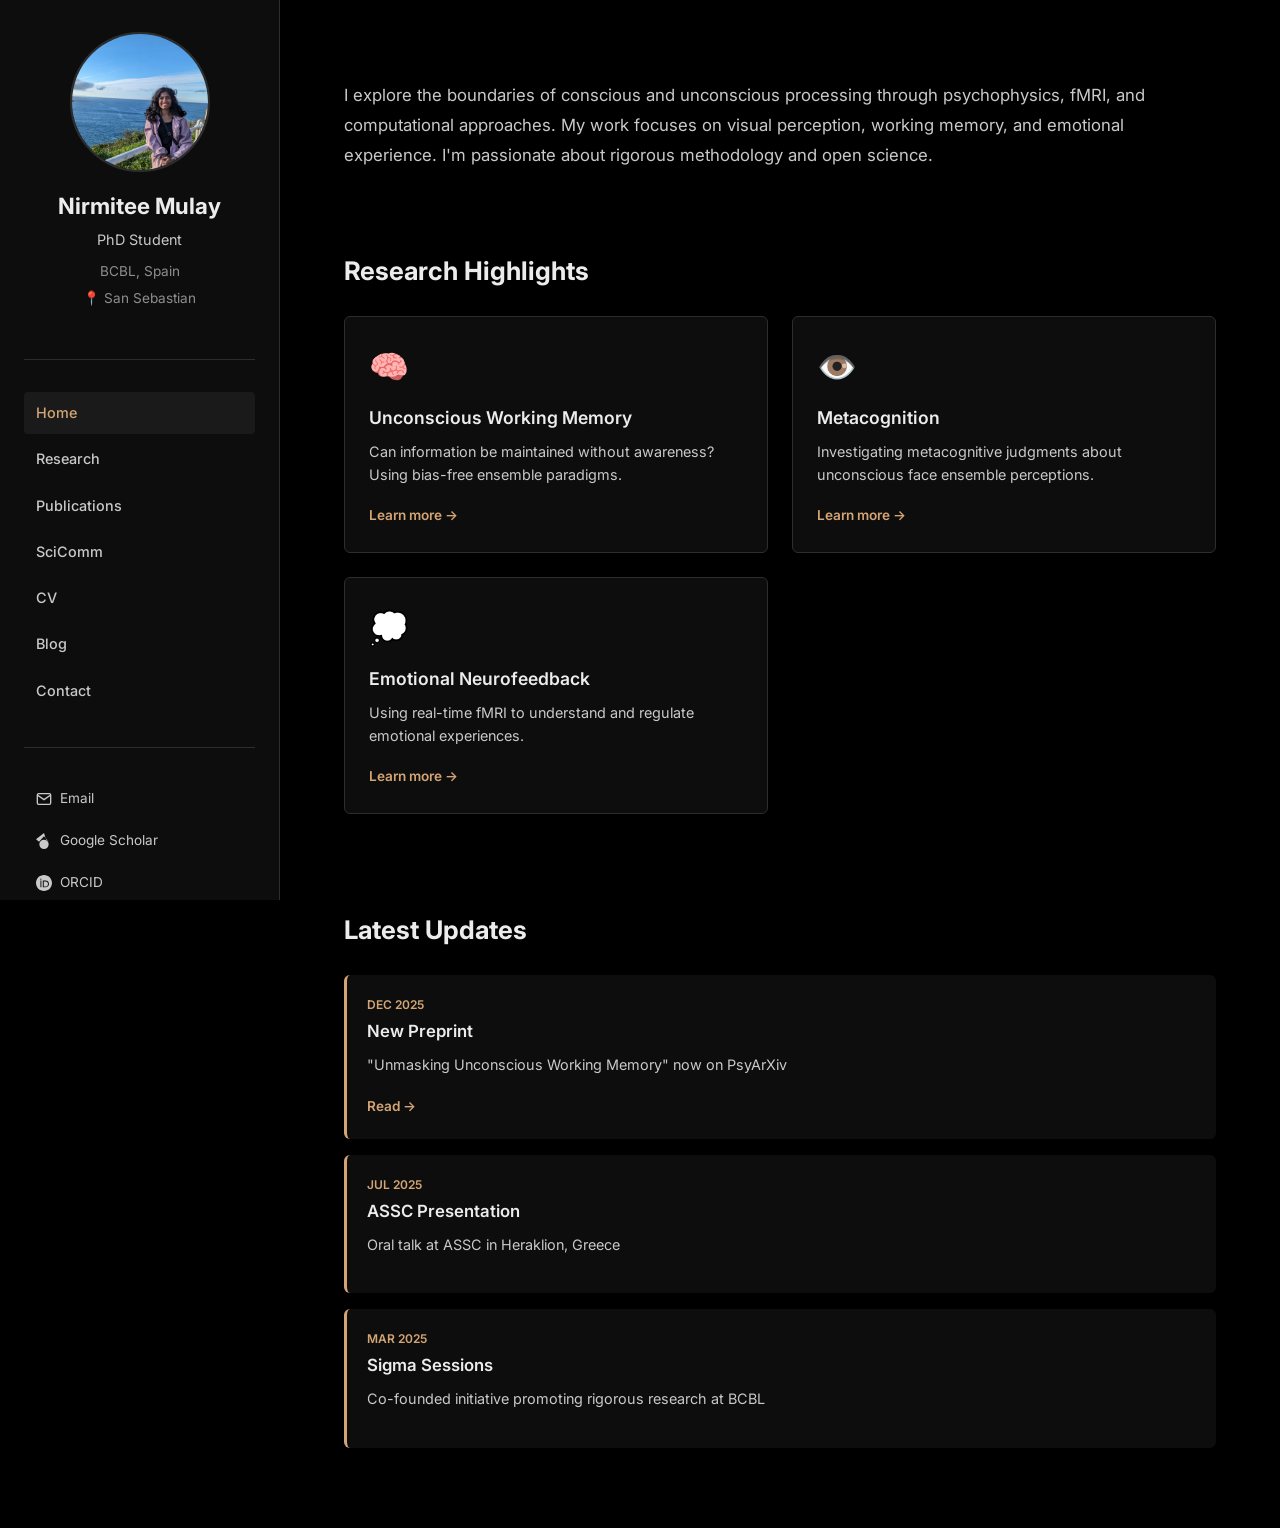
==== commit f3f9ac71: "changed theme" ====
--- a/index.html
+++ b/index.html
@@ -4,122 +4,151 @@
     <meta charset="UTF-8">
     <meta name="viewport" content="width=device-width, initial-scale=1.0">
     <meta name="description" content="Nirmitee Mulay - Consciousness researcher at BCBL">
-    <title>Nirmitee Mulay - Consciousness Researcher</title>
+    <title>Nirmitee Mulay</title>
     <link rel="stylesheet" href="style.css">
     <link href="https://fonts.googleapis.com/css2?family=Inter:wght@400;500;600;700&display=swap" rel="stylesheet">
 </head>
 <body>
-    <nav>
-        <div class="container">
-            <div class="nav-brand"><a href="index.html">Nirmitee Mulay</a></div>
-            <ul class="nav-menu">
-                <li><a href="index.html" class="active">Home</a></li>
-                <li><a href="research.html">Research</a></li>
-                <li><a href="publications.html">Publications</a></li>
-                <li><a href="scicomm.html">SciComm</a></li>
-                <li><a href="cv.html">CV</a></li>
-                <li><a href="contact.html">Contact</a></li>
-            </ul>
-            <div class="hamburger"><span></span><span></span><span></span></div>
-        </div>
-    </nav>
+    <!-- Mobile Menu Toggle -->
+    <div class="mobile-menu-toggle" onclick="document.querySelector('.sidebar').classList.toggle('active')">
+        <span></span>
+        <span></span>
+        <span></span>
+    </div>
 
-    <section class="hero">
-        <div class="container">
-            <div class="hero-content">
-                <div class="hero-text">
-                    <h1>Nirmitee Mulay</h1>
-                    <p class="subtitle">PhD Student | BCBL, Spain</p>
-                    <p class="bio">
-                        I explore the boundaries of conscious and unconscious processing through psychophysics, 
-                        fMRI, and computational approaches. My work focuses on visual perception, working memory, and emotional 
-                        experience. I'm passionate about rigorous methodology and open science.
-                    </p>
-                    <div class="hero-buttons">
-                        <a href="research.html" class="btn btn-primary">Research</a>
-                        <a href="cv.html" class="btn btn-secondary">CV</a>
+    <!-- Sidebar -->
+    <aside class="sidebar">
+        <div class="sidebar-content">
+            <!-- Profile Section -->
+            <div class="profile-section">
+                <div class="profile-photo">
+                    <img src="images/profile.jpg" alt="Nirmitee Mulay" onerror="this.style.display='none'; this.nextElementSibling.style.display='flex'">
+                    <div class="placeholder-photo" style="display: none;">
+                        Add photo as images/profile.jpg
                     </div>
                 </div>
-                <div class="hero-image">
-                    <div class="image-placeholder">
-                        <img src="images/profile.jpg" alt="Nirmitee Mulay" onerror="this.style.display='none'; this.nextElementSibling.style.display='flex'">
-                        <div class="placeholder-text" style="display: none;">
-                            <p>Add your photo as:<br><code>images/profile.jpg</code></p>
-                        </div>
+                <h1 class="profile-name">Nirmitee Mulay</h1>
+                <p class="profile-title">PhD Student</p>
+                <p class="profile-affiliation">BCBL, Spain</p>
+                <p class="profile-location">📍 San Sebastian</p>
+            </div>
+
+            <!-- Navigation -->
+            <nav class="sidebar-nav">
+                <a href="index.html" class="active">Home</a>
+                <a href="research.html">Research</a>
+                <a href="publications.html">Publications</a>
+                <a href="scicomm.html">SciComm</a>
+                <a href="cv.html">CV</a>
+                <a href="blog.html">Blog</a>
+                <a href="contact.html">Contact</a>
+            </nav>
+
+            <!-- Links -->
+            <div class="sidebar-links">
+                <a href="mailto:nirmiteemulay@gmail.com">
+                    <svg viewBox="0 0 24 24" fill="none" stroke="currentColor" stroke-width="2">
+                        <path d="M4 4h16c1.1 0 2 .9 2 2v12c0 1.1-.9 2-2 2H4c-1.1 0-2-.9-2-2V6c0-1.1.9-2 2-2z"></path>
+                        <polyline points="22,6 12,13 2,6"></polyline>
+                    </svg>
+                    Email
+                </a>
+                <a href="#" target="_blank">
+                    <svg viewBox="0 0 24 24" fill="currentColor">
+                        <path d="M12 24a7 7 0 110-14 7 7 0 010 14zm0-24L0 9.5l4.5 3.5L12 5l7.5 8-4.5-3.5z"></path>
+                    </svg>
+                    Google Scholar
+                </a>
+                <a href="#" target="_blank">
+                    <svg viewBox="0 0 24 24" fill="currentColor">
+                        <path d="M12 0C5.372 0 0 5.372 0 12s5.372 12 12 12 12-5.372 12-12S18.628 0 12 0zM7.369 5.378c.525 0 .947.431.947.947 0 .525-.422.947-.947.947-.516 0-.947-.422-.947-.947 0-.516.431-.947.947-.947zm-.722 3.038h1.444v10.041H6.647V8.416zm3.562 0h3.9c3.712 0 5.344 2.653 5.344 5.025 0 2.578-2.016 5.016-5.325 5.016h-3.919V8.416zm1.444 8.847h2.297c2.359 0 4.028-1.313 4.028-3.822 0-2.09-1.313-3.831-3.85-3.831h-2.475v7.653z"/>
+                    </svg>
+                    ORCID
+                </a>
+                <a href="https://github.com/nirmitee-mulay" target="_blank">
+                    <svg viewBox="0 0 24 24" fill="currentColor">
+                        <path d="M12 0c-6.626 0-12 5.373-12 12 0 5.302 3.438 9.8 8.207 11.387.599.111.793-.261.793-.577v-2.234c-3.338.726-4.033-1.416-4.033-1.416-.546-1.387-1.333-1.756-1.333-1.756-1.089-.745.083-.729.083-.729 1.205.084 1.839 1.237 1.839 1.237 1.07 1.834 2.807 1.304 3.492.997.107-.775.418-1.305.762-1.604-2.665-.305-5.467-1.334-5.467-5.931 0-1.311.469-2.381 1.236-3.221-.124-.303-.535-1.524.117-3.176 0 0 1.008-.322 3.301 1.23.957-.266 1.983-.399 3.003-.404 1.02.005 2.047.138 3.006.404 2.291-1.552 3.297-1.23 3.297-1.23.653 1.653.242 2.874.118 3.176.77.84 1.235 1.911 1.235 3.221 0 4.609-2.807 5.624-5.479 5.921.43.372.823 1.102.823 2.222v3.293c0 .319.192.694.801.576 4.765-1.589 8.199-6.086 8.199-11.386 0-6.627-5.373-12-12-12z"/>
+                    </svg>
+                    GitHub
+                </a>
+                <a href="#" target="_blank">
+                    <svg viewBox="0 0 24 24" fill="currentColor">
+                        <path d="M12 10.5c-1.5-3-4-6-6-6C3 4.5 1.5 6.5 1.5 9c0 4.5 3 7.5 6 7.5 1.5 0 3-.75 4.5-2.25C13.5 15.75 15 16.5 16.5 16.5c3 0 6-3 6-7.5 0-2.5-1.5-4.5-4.5-4.5-2 0-4.5 3-6 6z"/>
+                    </svg>
+                    Bluesky
+                </a>
+            </div>
+        </div>
+
+        <!-- Footer -->
+        <div class="sidebar-footer">
+            <p>&copy; 2026 Nirmitee Mulay</p>
+        </div>
+    </aside>
+
+    <!-- Main Content -->
+    <main class="main-content">
+        <div class="container">
+            
+            <!-- Bio Section -->
+            <section>
+                <p style="font-size: 1.05rem; line-height: 1.8;">
+                    I explore the boundaries of conscious and unconscious processing through psychophysics, 
+                    fMRI, and computational approaches. My work focuses on visual perception, working memory, and emotional 
+                    experience. I'm passionate about rigorous methodology and open science.
+                </p>
+            </section>
+
+            <!-- Research Highlights -->
+            <section>
+                <h2>Research Highlights</h2>
+                <div class="cards-grid">
+                    <div class="card">
+                        <div class="card-icon">🧠</div>
+                        <h3>Unconscious Working Memory</h3>
+                        <p>Can information be maintained without awareness? Using bias-free ensemble paradigms.</p>
+                        <a href="research.html#project1" class="card-link">Learn more →</a>
+                    </div>
+                    <div class="card">
+                        <div class="card-icon">👁️</div>
+                        <h3>Metacognition</h3>
+                        <p>Investigating metacognitive judgments about unconscious face ensemble perceptions.</p>
+                        <a href="research.html#project2" class="card-link">Learn more →</a>
+                    </div>
+                    <div class="card">
+                        <div class="card-icon">💭</div>
+                        <h3>Emotional Neurofeedback</h3>
+                        <p>Using real-time fMRI to understand and regulate emotional experiences.</p>
+                        <a href="research.html#project3" class="card-link">Learn more →</a>
                     </div>
                 </div>
-            </div>
+            </section>
+
+            <!-- Latest Updates -->
+            <section>
+                <h2>Latest Updates</h2>
+                <div class="news-grid">
+                    <div class="news-item">
+                        <span class="date">Dec 2025</span>
+                        <h3>New Preprint</h3>
+                        <p>"Unmasking Unconscious Working Memory" now on PsyArXiv</p>
+                        <a href="https://doi.org/10.31234/osf.io/234ru_v1" target="_blank" class="news-link">Read →</a>
+                    </div>
+                    <div class="news-item">
+                        <span class="date">Jul 2025</span>
+                        <h3>ASSC Presentation</h3>
+                        <p>Oral talk at ASSC in Heraklion, Greece</p>
+                    </div>
+                    <div class="news-item">
+                        <span class="date">Mar 2025</span>
+                        <h3>Sigma Sessions</h3>
+                        <p>Co-founded initiative promoting rigorous research at BCBL</p>
+                    </div>
+                </div>
+            </section>
+
         </div>
-    </section>
-
-    <section>
-        <div class="container">
-            <h2>Research Highlights</h2>
-            <div class="cards-grid">
-                <div class="card">
-                    <div class="card-icon">🧠</div>
-                    <h3>Unconscious Working Memory</h3>
-                    <p>Can information be maintained without awareness? Using bias-free ensemble paradigms to find out.</p>
-                    <a href="research.html#project1" class="card-link">Learn more →</a>
-                </div>
-                <div class="card">
-                    <div class="card-icon">👁️</div>
-                    <h3>Metacognition</h3>
-                    <p>Investigating metacognitive judgments about unconscious face ensemble perceptions.</p>
-                    <a href="research.html#project2" class="card-link">Learn more →</a>
-                </div>
-                <div class="card">
-                    <div class="card-icon">💭</div>
-                    <h3>Emotional Neurofeedback</h3>
-                    <p>Using real-time fMRI to understand and regulate emotional experiences.</p>
-                    <a href="research.html#project3" class="card-link">Learn more →</a>
-                </div>
-            </div>
-        </div>
-    </section>
-
-    <section style="background: #1e293b;">
-        <div class="container">
-            <h2>Latest Updates</h2>
-            <div class="news-grid">
-                <div class="news-item">
-                    <span class="date">Dec 2025</span>
-                    <h3>New Preprint</h3>
-                    <p>"Unmasking Unconscious Working Memory" now on PsyArXiv</p>
-                    <a href="https://doi.org/10.31234/osf.io/234ru_v1" target="_blank" class="news-link">Read →</a>
-                </div>
-                <div class="news-item">
-                    <span class="date">Jul 2025</span>
-                    <h3>ASSC Presentation</h3>
-                    <p>Oral talk at ASSC in Heraklion, Greece</p>
-                </div>
-                <div class="news-item">
-                    <span class="date">Mar 2025</span>
-                    <h3>Sigma Sessions</h3>
-                    <p>Co-founded initiative promoting rigorous research at BCBL</p>
-                </div>
-            </div>
-        </div>
-    </section>
-
-    <section>
-        <div class="container">
-            <h2>Connect</h2>
-            <div class="social-links">
-                <a href="mailto:nirmiteemulay@gmail.com" class="social-btn">Email</a>
-                <a href="#" class="social-btn">Scholar</a>
-                <a href="https://github.com/nirmitee-mulay" class="social-btn" target="_blank">GitHub</a>
-                <a href="#" class="social-btn">Bluesky</a>
-                <a href="#" class="social-btn">ORCID</a>
-            </div>
-        </div>
-    </section>
-
-    <footer>
-        <div class="container">
-            <p>&copy; 2026 Nirmitee Mulay</p>
-        </div>
-    </footer>
+    </main>
 
     <script src="script.js"></script>
 </body>
--- a/style.css
+++ b/style.css
@@ -1,14 +1,20 @@
-/* Dark Theme - Clean & Minimal Academic Website */
+/* Black Theme with Sidebar - Programming Style */
 
 :root {
-    --primary: #60a5fa;
-    --secondary: #34d399;
-    --accent: #a78bfa;
-    --text: #e5e7eb;
-    --text-dim: #9ca3af;
-    --bg: #0f172a;
-    --bg-elevated: #1e293b;
-    --border: #334155;
+    /* Black/Gray programming theme */
+    --bg-primary: #000000;
+    --bg-secondary: #0d0d0d;
+    --bg-elevated: #1a1a1a;
+    --border: #2d2d2d;
+    
+    /* Text - beige/warm white like Claude */
+    --text-primary: #ececec;
+    --text-secondary: #c9c9c9;
+    --text-dim: #8e8e8e;
+    
+    /* Accent - subtle gold/beige */
+    --accent: #d4a574;
+    --accent-dim: #b8926a;
 }
 
 * {
@@ -17,196 +23,217 @@
     box-sizing: border-box;
 }
 
-html { scroll-behavior: smooth; }
+html { 
+    scroll-behavior: smooth;
+    background: var(--bg-primary);
+}
 
 body {
     font-family: 'Inter', -apple-system, sans-serif;
     line-height: 1.6;
-    color: var(--text);
-    background: var(--bg);
-}
-
-.container {
-    max-width: 1100px;
-    margin: 0 auto;
-    padding: 0 2rem;
+    color: var(--text-primary);
+    background: var(--bg-primary);
+    display: flex;
+    min-height: 100vh;
+}
+
+/* =====================
+   Sidebar
+   ===================== */
+.sidebar {
+    width: 280px;
+    background: var(--bg-secondary);
+    border-right: 1px solid var(--border);
+    padding: 2rem 1.5rem;
+    position: fixed;
+    height: 100vh;
+    overflow-y: auto;
+    display: flex;
+    flex-direction: column;
+}
+
+.sidebar-content {
+    flex: 1;
+}
+
+.profile-section {
+    text-align: center;
+    margin-bottom: 2rem;
+    padding-bottom: 2rem;
+    border-bottom: 1px solid var(--border);
+}
+
+.profile-photo {
+    width: 140px;
+    height: 140px;
+    border-radius: 50%;
+    margin: 0 auto 1rem;
+    overflow: hidden;
+    border: 2px solid var(--border);
+}
+
+.profile-photo img {
+    width: 100%;
+    height: 100%;
+    object-fit: cover;
+}
+
+.placeholder-photo {
+    width: 100%;
+    height: 100%;
+    background: var(--bg-elevated);
+    display: flex;
+    align-items: center;
+    justify-content: center;
+    color: var(--text-dim);
+    font-size: 0.75rem;
+    text-align: center;
+    padding: 1rem;
+}
+
+.profile-name {
+    font-size: 1.4rem;
+    font-weight: 700;
+    margin-bottom: 0.25rem;
+    color: var(--text-primary);
+}
+
+.profile-title {
+    font-size: 0.9rem;
+    color: var(--text-secondary);
+    margin-bottom: 0.5rem;
+}
+
+.profile-affiliation {
+    font-size: 0.85rem;
+    color: var(--text-dim);
+    margin-bottom: 0.25rem;
+}
+
+.profile-location {
+    font-size: 0.85rem;
+    color: var(--text-dim);
+}
+
+/* Sidebar Links */
+.sidebar-links {
+    margin-bottom: 2rem;
+}
+
+.sidebar-links a {
+    display: flex;
+    align-items: center;
+    gap: 0.5rem;
+    padding: 0.5rem 0.75rem;
+    color: var(--text-secondary);
+    text-decoration: none;
+    font-size: 0.85rem;
+    border-radius: 4px;
+    transition: all 0.2s;
+    margin-bottom: 0.25rem;
+}
+
+.sidebar-links a:hover {
+    background: var(--bg-elevated);
+    color: var(--text-primary);
+}
+
+.sidebar-links svg {
+    width: 16px;
+    height: 16px;
+    flex-shrink: 0;
 }
 
 /* Navigation */
-nav {
-    background: #020617;
+.sidebar-nav {
+    margin-bottom: 2rem;
+    padding-bottom: 2rem;
     border-bottom: 1px solid var(--border);
-    position: sticky;
-    top: 0;
-    z-index: 100;
-}
-
-nav .container {
-    display: flex;
-    justify-content: space-between;
-    align-items: center;
-    padding: 1rem 2rem;
-}
-
-.nav-brand a {
-    font-size: 1.2rem;
-    font-weight: 700;
-    color: var(--primary);
-    text-decoration: none;
-}
-
-.nav-menu {
-    display: flex;
-    list-style: none;
-    gap: 2rem;
-}
-
-.nav-menu a {
-    color: var(--text-dim);
+}
+
+.sidebar-nav a {
+    display: block;
+    padding: 0.6rem 0.75rem;
+    color: var(--text-secondary);
     text-decoration: none;
     font-weight: 500;
     font-size: 0.9rem;
-    transition: color 0.2s;
-}
-
-.nav-menu a:hover,
-.nav-menu a.active {
-    color: var(--primary);
-}
-
-.hamburger {
-    display: none;
-    flex-direction: column;
-    gap: 4px;
-    cursor: pointer;
-}
-
-.hamburger span {
-    width: 24px;
-    height: 3px;
-    background: var(--text);
-}
-
-/* Hero */
-.hero {
-    padding: 3rem 0;
-}
-
-.hero-content {
-    display: grid;
-    grid-template-columns: 1.5fr 1fr;
-    gap: 3rem;
-    align-items: center;
-}
-
-.hero h1 {
+    border-radius: 4px;
+    transition: all 0.2s;
+    margin-bottom: 0.25rem;
+}
+
+.sidebar-nav a:hover,
+.sidebar-nav a.active {
+    background: var(--bg-elevated);
+    color: var(--accent);
+}
+
+/* Footer in Sidebar */
+.sidebar-footer {
+    font-size: 0.75rem;
+    color: var(--text-dim);
+    text-align: center;
+    padding-top: 1rem;
+    border-top: 1px solid var(--border);
+}
+
+/* =====================
+   Main Content
+   ===================== */
+.main-content {
+    margin-left: 280px;
+    flex: 1;
+    padding: 3rem 4rem;
+    max-width: 1200px;
+}
+
+.container {
+    max-width: 900px;
+}
+
+/* Page Header */
+.page-header {
+    margin-bottom: 2rem;
+    padding-bottom: 1.5rem;
+    border-bottom: 1px solid var(--border);
+}
+
+.page-header h1 {
     font-size: 2.5rem;
     font-weight: 700;
     margin-bottom: 0.5rem;
-}
-
-.subtitle {
-    color: var(--secondary);
+    color: var(--text-primary);
+}
+
+.page-header .subtitle {
+    color: var(--text-secondary);
     font-size: 1.1rem;
-    margin-bottom: 1.5rem;
-}
-
-.bio {
-    color: var(--text-dim);
-    line-height: 1.7;
-    margin-bottom: 2rem;
-}
-
-.hero-buttons {
-    display: flex;
-    gap: 1rem;
-}
-
-.btn {
-    padding: 0.6rem 1.5rem;
-    border-radius: 6px;
-    text-decoration: none;
-    font-weight: 600;
-    font-size: 0.9rem;
-    transition: all 0.2s;
-    display: inline-block;
-}
-
-.btn-primary {
-    background: var(--primary);
-    color: #000;
-}
-
-.btn-primary:hover {
-    background: #3b82f6;
-    transform: translateY(-2px);
-}
-
-.btn-secondary {
-    background: transparent;
-    color: var(--primary);
-    border: 2px solid var(--primary);
-}
-
-.btn-secondary:hover {
-    background: var(--primary);
-    color: #000;
-}
-
-.hero-image {
-    display: flex;
-    justify-content: center;
-}
-
-.image-placeholder {
-    width: 280px;
-    height: 280px;
-    border-radius: 50%;
-    overflow: hidden;
-    border: 4px solid var(--border);
-}
-
-.image-placeholder img {
-    width: 100%;
-    height: 100%;
-    object-fit: cover;
-}
-
-.placeholder-text {
-    width: 100%;
-    height: 100%;
-    background: linear-gradient(135deg, var(--primary), var(--secondary));
-    display: flex;
-    align-items: center;
-    justify-content: center;
-    color: #000;
-    text-align: center;
-    padding: 2rem;
-    font-size: 0.85rem;
 }
 
 /* Sections */
 section {
-    padding: 2.5rem 0;
+    padding: 2rem 0;
 }
 
 section h2 {
-    font-size: 1.8rem;
+    font-size: 1.6rem;
     font-weight: 700;
     margin-bottom: 1.5rem;
-    text-align: center;
-}
-
-.page-header {
-    background: var(--bg);
-    padding: 2rem 0;
-    text-align: center;
-    border-bottom: 1px solid var(--border);
-}
-
-.page-header h1 {
-    font-size: 2.5rem;
-    margin-bottom: 0.5rem;
+    color: var(--text-primary);
+}
+
+section h3 {
+    font-size: 1.2rem;
+    font-weight: 600;
+    margin-bottom: 0.75rem;
+    color: var(--text-primary);
+}
+
+p {
+    color: var(--text-secondary);
+    line-height: 1.7;
+    margin-bottom: 1rem;
 }
 
 /* Cards */
@@ -214,19 +241,20 @@
     display: grid;
     grid-template-columns: repeat(auto-fit, minmax(280px, 1fr));
     gap: 1.5rem;
+    margin-bottom: 2rem;
 }
 
 .card {
-    background: var(--bg-elevated);
+    background: var(--bg-secondary);
     border: 1px solid var(--border);
-    border-radius: 8px;
+    border-radius: 6px;
     padding: 1.5rem;
     transition: all 0.2s;
 }
 
 .card:hover {
-    border-color: var(--primary);
-    transform: translateY(-2px);
+    border-color: var(--accent-dim);
+    background: var(--bg-elevated);
 }
 
 .card-icon {
@@ -240,157 +268,34 @@
 }
 
 .card p {
-    color: var(--text-dim);
     font-size: 0.9rem;
     line-height: 1.6;
+    color: var(--text-secondary);
 }
 
 .card-link {
-    color: var(--primary);
+    color: var(--accent);
     text-decoration: none;
     font-size: 0.85rem;
     font-weight: 600;
 }
 
-/* News/Updates */
-.news-grid {
-    display: grid;
-    gap: 1rem;
-    max-width: 800px;
-    margin: 0 auto;
-}
-
-.news-item {
-    background: var(--bg-elevated);
-    padding: 1.25rem;
-    border-radius: 6px;
-    border-left: 3px solid var(--primary);
-}
-
-.news-item .date {
-    color: var(--primary);
-    font-size: 0.8rem;
-    font-weight: 600;
-    text-transform: uppercase;
-    display: block;
-    margin-bottom: 0.25rem;
-}
-
-.news-item h3 {
-    font-size: 1.1rem;
-    margin-bottom: 0.5rem;
-}
-
-.news-item p {
-    color: var(--text-dim);
-    font-size: 0.9rem;
-}
-
-.news-link {
-    color: var(--primary);
-    text-decoration: none;
-    font-weight: 600;
-    font-size: 0.85rem;
-}
-
-/* Social Links */
-.social-links {
-    display: flex;
-    justify-content: center;
-    gap: 1rem;
-    flex-wrap: wrap;
-}
-
-.social-btn {
-    display: flex;
-    align-items: center;
-    gap: 0.5rem;
-    padding: 0.6rem 1.2rem;
-    background: var(--bg-elevated);
+.card-link:hover {
+    color: var(--accent-dim);
+}
+
+/* Projects */
+.project {
+    background: var(--bg-secondary);
     border: 1px solid var(--border);
     border-radius: 6px;
-    color: var(--text);
-    text-decoration: none;
-    font-weight: 500;
-    font-size: 0.85rem;
-    transition: all 0.2s;
-}
-
-.social-btn:hover {
-    border-color: var(--primary);
-    color: var(--primary);
-    transform: translateY(-2px);
-}
-
-.social-btn svg {
-    width: 18px;
-    height: 18px;
-}
-
-/* Publications */
-.publication {
-    background: var(--bg-elevated);
-    border-left: 3px solid var(--primary);
-    padding: 1.5rem;
-    margin-bottom: 1.5rem;
-    border-radius: 6px;
-}
-
-.publication-type {
-    display: inline-block;
-    background: var(--primary);
-    color: #000;
-    padding: 0.2rem 0.6rem;
-    border-radius: 4px;
-    font-size: 0.75rem;
-    font-weight: 700;
-    margin-bottom: 0.5rem;
-}
-
-.publication-title {
-    font-size: 1.1rem;
-    font-weight: 600;
-    margin-bottom: 0.5rem;
-}
-
-.publication-authors {
-    color: var(--text-dim);
-    font-size: 0.9rem;
-    font-style: italic;
-    margin-bottom: 0.25rem;
-}
-
-.publication-venue {
-    color: var(--text-dim);
-    font-size: 0.85rem;
-    margin-bottom: 0.75rem;
-}
-
-.publication-links {
-    display: flex;
-    gap: 1rem;
-    flex-wrap: wrap;
-}
-
-.pub-link {
-    color: var(--primary);
-    text-decoration: none;
-    font-weight: 600;
-    font-size: 0.85rem;
-}
-
-/* Projects */
-.project {
-    background: var(--bg-elevated);
-    border: 1px solid var(--border);
-    border-radius: 8px;
     padding: 1.5rem;
     margin-bottom: 2rem;
 }
 
 .project-title {
     font-size: 1.3rem;
-    color: var(--primary);
+    color: var(--accent);
     margin-bottom: 0.75rem;
 }
 
@@ -404,156 +309,226 @@
 }
 
 .project p {
+    margin-bottom: 0.75rem;
+    font-size: 0.95rem;
+}
+
+.project ul {
+    color: var(--text-secondary);
+    margin-left: 1.5rem;
+    margin-bottom: 0.75rem;
+}
+
+/* Publications */
+.publication {
+    background: var(--bg-secondary);
+    border-left: 3px solid var(--accent);
+    padding: 1.5rem;
+    margin-bottom: 1.5rem;
+    border-radius: 4px;
+}
+
+.publication-type {
+    display: inline-block;
+    background: var(--accent);
+    color: var(--bg-primary);
+    padding: 0.2rem 0.6rem;
+    border-radius: 3px;
+    font-size: 0.7rem;
+    font-weight: 700;
+    margin-bottom: 0.5rem;
+}
+
+.publication-title {
+    font-size: 1.1rem;
+    font-weight: 600;
+    margin-bottom: 0.5rem;
+}
+
+.publication-authors {
+    font-size: 0.9rem;
+    font-style: italic;
+    margin-bottom: 0.25rem;
+}
+
+.publication-venue {
+    font-size: 0.85rem;
     color: var(--text-dim);
-    line-height: 1.6;
-    margin-bottom: 0.75rem;
-    font-size: 0.95rem;
-}
-
-.project ul {
-    color: var(--text-dim);
-    margin-left: 1.5rem;
-    margin-bottom: 0.75rem;
-}
-
-/* Content Section */
-.content-section {
-    padding: 2rem 0;
-}
-
-.content-section p {
-    color: var(--text-dim);
-    line-height: 1.7;
+    margin-bottom: 0.75rem;
+}
+
+.publication-links {
+    display: flex;
+    gap: 1rem;
+    flex-wrap: wrap;
+}
+
+.pub-link {
+    color: var(--accent);
+    text-decoration: none;
+    font-weight: 600;
+    font-size: 0.85rem;
+}
+
+/* News */
+.news-grid {
+    display: grid;
+    gap: 1rem;
+}
+
+.news-item {
+    background: var(--bg-secondary);
+    padding: 1.25rem;
+    border-radius: 6px;
+    border-left: 3px solid var(--accent);
+}
+
+.news-item .date {
+    color: var(--accent);
+    font-size: 0.75rem;
+    font-weight: 600;
+    text-transform: uppercase;
+    display: block;
+    margin-bottom: 0.25rem;
+}
+
+.news-item h3 {
+    font-size: 1.05rem;
+    margin-bottom: 0.5rem;
+}
+
+.news-item p {
+    font-size: 0.9rem;
+}
+
+.news-link {
+    color: var(--accent);
+    text-decoration: none;
+    font-weight: 600;
+    font-size: 0.85rem;
+}
+
+/* Buttons */
+.btn {
+    padding: 0.6rem 1.5rem;
+    border-radius: 4px;
+    text-decoration: none;
+    font-weight: 600;
+    font-size: 0.9rem;
+    transition: all 0.2s;
+    display: inline-block;
+}
+
+.btn-primary {
+    background: var(--accent);
+    color: var(--bg-primary);
+}
+
+.btn-primary:hover {
+    background: var(--accent-dim);
+}
+
+.btn-secondary {
+    background: transparent;
+    color: var(--accent);
+    border: 2px solid var(--accent);
+}
+
+.btn-secondary:hover {
+    background: var(--accent);
+    color: var(--bg-primary);
+}
+
+/* Blog Posts */
+.blog-grid {
+    display: grid;
+    gap: 1.5rem;
+}
+
+.blog-post {
+    background: var(--bg-secondary);
+    border: 1px solid var(--border);
+    border-radius: 6px;
+    padding: 1.5rem;
+}
+
+.blog-date {
+    color: var(--accent);
+    font-size: 0.85rem;
+    font-weight: 600;
+    margin-bottom: 0.5rem;
+}
+
+.blog-post h3 {
+    font-size: 1.3rem;
+    margin-bottom: 0.75rem;
+}
+
+.blog-excerpt {
+    color: var(--text-secondary);
     margin-bottom: 1rem;
-    max-width: 800px;
-    margin-left: auto;
-    margin-right: auto;
-}
-
-/* Gallery */
-.gallery-grid {
-    display: grid;
-    grid-template-columns: repeat(auto-fill, minmax(200px, 1fr));
-    gap: 1rem;
-}
-
-.gallery-item {
-    background: var(--bg-elevated);
+}
+
+.coming-soon {
+    text-align: center;
+    padding: 3rem 2rem;
+    background: var(--bg-secondary);
     border-radius: 6px;
-    overflow: hidden;
-    transition: all 0.2s;
-}
-
-.gallery-item:hover {
-    transform: translateY(-3px);
-}
-
-.gallery-item img {
-    width: 100%;
-    height: 180px;
-    object-fit: cover;
-}
-
-.gallery-caption {
-    padding: 0.75rem;
-}
-
-.gallery-caption h3 {
-    font-size: 0.95rem;
-    margin-bottom: 0.25rem;
-}
-
-.gallery-caption p {
-    font-size: 0.8rem;
-    color: var(--text-dim);
-}
-
-/* Contact */
-.contact-grid {
-    display: grid;
-    grid-template-columns: 1fr 1fr;
-    gap: 3rem;
-    max-width: 900px;
-    margin: 0 auto;
-}
-
-.contact-item {
-    display: flex;
-    align-items: start;
-    gap: 1rem;
-    padding: 1rem;
-    background: var(--bg-elevated);
-    border-radius: 6px;
-    margin-bottom: 1rem;
-}
-
-.contact-item svg {
-    width: 20px;
-    height: 20px;
-    color: var(--primary);
-    flex-shrink: 0;
-    margin-top: 2px;
-}
-
-/* Footer */
-footer {
-    background: #020617;
-    color: var(--text-dim);
-    padding: 2rem 0;
-    text-align: center;
-    border-top: 1px solid var(--border);
-    font-size: 0.85rem;
-    margin-top: 3rem;
-}
-
-footer p {
-    margin: 0.25rem 0;
-}
-
-/* Responsive */
+}
+
+/* Mobile Menu Toggle (Hidden by default) */
+.mobile-menu-toggle {
+    display: none;
+    position: fixed;
+    top: 1rem;
+    left: 1rem;
+    z-index: 1000;
+    background: var(--bg-secondary);
+    border: 1px solid var(--border);
+    padding: 0.5rem;
+    border-radius: 4px;
+    cursor: pointer;
+}
+
+.mobile-menu-toggle span {
+    display: block;
+    width: 24px;
+    height: 2px;
+    background: var(--text-primary);
+    margin: 4px 0;
+}
+
+/* =====================
+   Responsive
+   ===================== */
 @media (max-width: 968px) {
-    .nav-menu {
-        position: fixed;
-        left: -100%;
-        top: 65px;
-        flex-direction: column;
-        background: #020617;
-        width: 100%;
-        text-align: center;
-        transition: 0.3s;
-        padding: 2rem 0;
-        border-bottom: 1px solid var(--border);
-    }
-
-    .nav-menu.active {
-        left: 0;
-    }
-
-    .hamburger {
-        display: flex;
-    }
-
-    .hero-content,
-    .contact-grid {
-        grid-template-columns: 1fr;
-    }
-
-    .hero h1 {
+    .sidebar {
+        transform: translateX(-100%);
+        transition: transform 0.3s;
+        z-index: 999;
+    }
+
+    .sidebar.active {
+        transform: translateX(0);
+    }
+
+    .mobile-menu-toggle {
+        display: block;
+    }
+
+    .main-content {
+        margin-left: 0;
+        padding: 5rem 2rem 2rem;
+    }
+}
+
+@media (max-width: 768px) {
+    .main-content {
+        padding: 5rem 1.5rem 2rem;
+    }
+
+    .page-header h1 {
         font-size: 2rem;
-    }
-
-    section {
-        padding: 2rem 0;
-    }
-}
-
-@media (max-width: 768px) {
-    .container {
-        padding: 0 1rem;
-    }
-
-    .hero h1 {
-        font-size: 1.75rem;
     }
 
     .cards-grid {
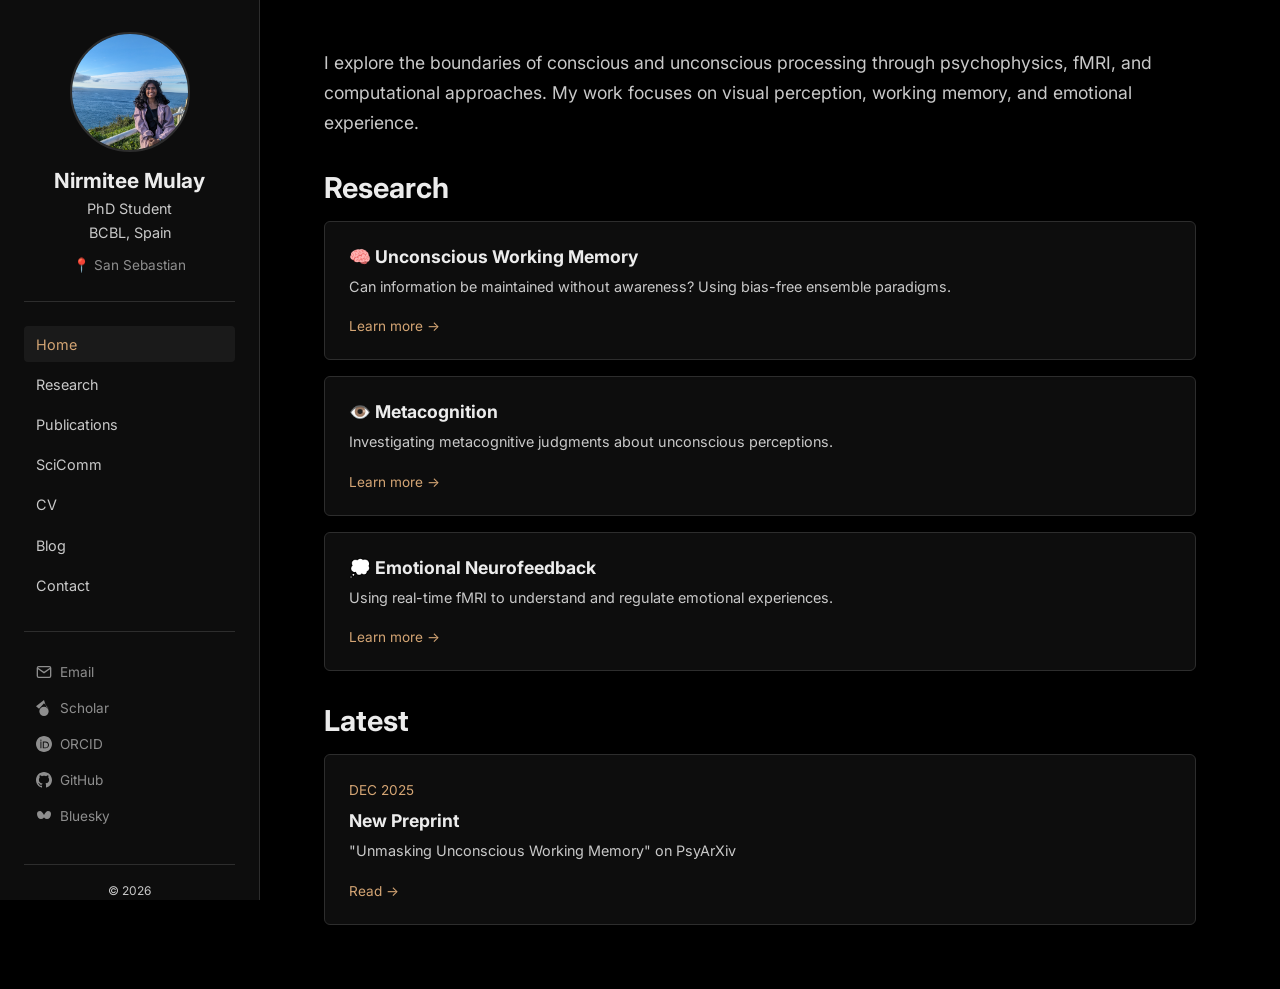
==== commit 3d47f6dc: "changed index" ====
--- a/index.html
+++ b/index.html
@@ -3,153 +3,318 @@
 <head>
     <meta charset="UTF-8">
     <meta name="viewport" content="width=device-width, initial-scale=1.0">
-    <meta name="description" content="Nirmitee Mulay - Consciousness researcher at BCBL">
     <title>Nirmitee Mulay</title>
-    <link rel="stylesheet" href="style.css">
+    <style>
+        * {
+            margin: 0;
+            padding: 0;
+            box-sizing: border-box;
+        }
+
+        body {
+            font-family: 'Inter', -apple-system, sans-serif;
+            background: #000;
+            color: #ececec;
+            display: flex;
+            min-height: 100vh;
+        }
+
+        /* Sidebar - Fixed Left */
+        .sidebar {
+            width: 260px;
+            background: #0d0d0d;
+            border-right: 1px solid #2d2d2d;
+            padding: 2rem 1.5rem;
+            position: fixed;
+            left: 0;
+            top: 0;
+            height: 100vh;
+            overflow-y: auto;
+        }
+
+        .profile-photo {
+            width: 120px;
+            height: 120px;
+            border-radius: 50%;
+            margin: 0 auto 1rem;
+            overflow: hidden;
+            border: 2px solid #2d2d2d;
+            background: #1a1a1a;
+            display: flex;
+            align-items: center;
+            justify-content: center;
+        }
+
+        .profile-photo img {
+            width: 100%;
+            height: 100%;
+            object-fit: cover;
+        }
+
+        .profile-name {
+            font-size: 1.3rem;
+            font-weight: 700;
+            text-align: center;
+            margin-bottom: 0.25rem;
+        }
+
+        .profile-title {
+            font-size: 0.9rem;
+            color: #c9c9c9;
+            text-align: center;
+            margin-bottom: 0.5rem;
+        }
+
+        .profile-location {
+            font-size: 0.85rem;
+            color: #8e8e8e;
+            text-align: center;
+            margin-bottom: 1.5rem;
+            padding-bottom: 1.5rem;
+            border-bottom: 1px solid #2d2d2d;
+        }
+
+        /* Navigation */
+        .nav-links {
+            margin-bottom: 1.5rem;
+            padding-bottom: 1.5rem;
+            border-bottom: 1px solid #2d2d2d;
+        }
+
+        .nav-links a {
+            display: block;
+            padding: 0.6rem 0.75rem;
+            color: #c9c9c9;
+            text-decoration: none;
+            font-size: 0.9rem;
+            border-radius: 4px;
+            margin-bottom: 0.25rem;
+            transition: all 0.2s;
+        }
+
+        .nav-links a:hover,
+        .nav-links a.active {
+            background: #1a1a1a;
+            color: #d4a574;
+        }
+
+        /* Social Links */
+        .social-links a {
+            display: flex;
+            align-items: center;
+            gap: 0.5rem;
+            padding: 0.5rem 0.75rem;
+            color: #8e8e8e;
+            text-decoration: none;
+            font-size: 0.85rem;
+            border-radius: 4px;
+            margin-bottom: 0.25rem;
+            transition: all 0.2s;
+        }
+
+        .social-links a:hover {
+            background: #1a1a1a;
+            color: #c9c9c9;
+        }
+
+        .social-links svg {
+            width: 16px;
+            height: 16px;
+        }
+
+        /* Footer */
+        .sidebar-footer {
+            font-size: 0.75rem;
+            color: #8e8e8e;
+            text-align: center;
+            margin-top: 2rem;
+            padding-top: 1rem;
+            border-top: 1px solid #2d2d2d;
+        }
+
+        /* Main Content */
+        .main {
+            margin-left: 260px;
+            padding: 3rem 4rem;
+            flex: 1;
+            max-width: 1000px;
+        }
+
+        h1 {
+            font-size: 2.5rem;
+            margin-bottom: 1rem;
+        }
+
+        h2 {
+            font-size: 1.8rem;
+            margin: 2rem 0 1rem;
+        }
+
+        p {
+            color: #c9c9c9;
+            line-height: 1.7;
+            margin-bottom: 1rem;
+        }
+
+        .card {
+            background: #0d0d0d;
+            border: 1px solid #2d2d2d;
+            border-radius: 6px;
+            padding: 1.5rem;
+            margin-bottom: 1rem;
+        }
+
+        .card:hover {
+            border-color: #d4a574;
+        }
+
+        .card h3 {
+            font-size: 1.1rem;
+            margin-bottom: 0.5rem;
+        }
+
+        .card p {
+            font-size: 0.9rem;
+        }
+
+        .card-link {
+            color: #d4a574;
+            text-decoration: none;
+            font-size: 0.85rem;
+        }
+
+        /* Mobile */
+        @media (max-width: 968px) {
+            .sidebar {
+                width: 200px;
+            }
+            .main {
+                margin-left: 200px;
+                padding: 2rem;
+            }
+        }
+
+        @media (max-width: 768px) {
+            .sidebar {
+                transform: translateX(-100%);
+                z-index: 1000;
+            }
+            .main {
+                margin-left: 0;
+                padding: 2rem 1.5rem;
+            }
+        }
+    </style>
     <link href="https://fonts.googleapis.com/css2?family=Inter:wght@400;500;600;700&display=swap" rel="stylesheet">
 </head>
 <body>
-    <!-- Mobile Menu Toggle -->
-    <div class="mobile-menu-toggle" onclick="document.querySelector('.sidebar').classList.toggle('active')">
-        <span></span>
-        <span></span>
-        <span></span>
+    <!-- Sidebar -->
+    <div class="sidebar">
+        <div class="profile-photo">
+            <img src="images/profile.jpg" alt="Nirmitee Mulay" onerror="this.style.display='none'; this.parentElement.innerHTML='<div style=\'font-size:0.75rem;color:#8e8e8e;text-align:center;padding:1rem;\'>Add photo</div>'">
+        </div>
+        
+        <h1 class="profile-name">Nirmitee Mulay</h1>
+        <p class="profile-title">PhD Student<br>BCBL, Spain</p>
+        <p class="profile-location">📍 San Sebastian</p>
+
+        <nav class="nav-links">
+            <a href="index.html" class="active">Home</a>
+            <a href="research.html">Research</a>
+            <a href="publications.html">Publications</a>
+            <a href="scicomm.html">SciComm</a>
+            <a href="cv.html">CV</a>
+            <a href="blog.html">Blog</a>
+            <a href="contact.html">Contact</a>
+        </nav>
+
+        <div class="social-links">
+            <a href="mailto:nirmiteemulay@gmail.com">
+                <svg viewBox="0 0 24 24" fill="none" stroke="currentColor" stroke-width="2">
+                    <path d="M4 4h16c1.1 0 2 .9 2 2v12c0 1.1-.9 2-2 2H4c-1.1 0-2-.9-2-2V6c0-1.1.9-2 2-2z"/>
+                    <polyline points="22,6 12,13 2,6"/>
+                </svg>
+                Email
+            </a>
+            <a href="#" target="_blank">
+                <svg viewBox="0 0 24 24" fill="currentColor">
+                    <path d="M12 24a7 7 0 110-14 7 7 0 010 14zm0-24L0 9.5l4.5 3.5L12 5l7.5 8-4.5-3.5z"/>
+                </svg>
+                Scholar
+            </a>
+            <a href="#" target="_blank">
+                <svg viewBox="0 0 24 24" fill="currentColor">
+                    <path d="M12 0C5.372 0 0 5.372 0 12s5.372 12 12 12 12-5.372 12-12S18.628 0 12 0zM7.369 5.378c.525 0 .947.431.947.947 0 .525-.422.947-.947.947-.516 0-.947-.422-.947-.947 0-.516.431-.947.947-.947zm-.722 3.038h1.444v10.041H6.647V8.416zm3.562 0h3.9c3.712 0 5.344 2.653 5.344 5.025 0 2.578-2.016 5.016-5.325 5.016h-3.919V8.416zm1.444 8.847h2.297c2.359 0 4.028-1.313 4.028-3.822 0-2.09-1.313-3.831-3.85-3.831h-2.475v7.653z"/>
+                </svg>
+                ORCID
+            </a>
+            <a href="https://github.com/nirmitee-mulay" target="_blank">
+                <svg viewBox="0 0 24 24" fill="currentColor">
+                    <path d="M12 0c-6.626 0-12 5.373-12 12 0 5.302 3.438 9.8 8.207 11.387.599.111.793-.261.793-.577v-2.234c-3.338.726-4.033-1.416-4.033-1.416-.546-1.387-1.333-1.756-1.333-1.756-1.089-.745.083-.729.083-.729 1.205.084 1.839 1.237 1.839 1.237 1.07 1.834 2.807 1.304 3.492.997.107-.775.418-1.305.762-1.604-2.665-.305-5.467-1.334-5.467-5.931 0-1.311.469-2.381 1.236-3.221-.124-.303-.535-1.524.117-3.176 0 0 1.008-.322 3.301 1.23.957-.266 1.983-.399 3.003-.404 1.02.005 2.047.138 3.006.404 2.291-1.552 3.297-1.23 3.297-1.23.653 1.653.242 2.874.118 3.176.77.84 1.235 1.911 1.235 3.221 0 4.609-2.807 5.624-5.479 5.921.43.372.823 1.102.823 2.222v3.293c0 .319.192.694.801.576 4.765-1.589 8.199-6.086 8.199-11.386 0-6.627-5.373-12-12-12z"/>
+                </svg>
+                GitHub
+            </a>
+            <a href="#" target="_blank">
+                <svg viewBox="0 0 24 24" fill="currentColor">
+                    <path d="M12 10.5c-1.5-3-4-6-6-6C3 4.5 1.5 6.5 1.5 9c0 4.5 3 7.5 6 7.5 1.5 0 3-.75 4.5-2.25C13.5 15.75 15 16.5 16.5 16.5c3 0 6-3 6-7.5 0-2.5-1.5-4.5-4.5-4.5-2 0-4.5 3-6 6z"/>
+                </svg>
+                Bluesky
+            </a>
+        </div>
+
+        <div class="sidebar-footer">
+            <p>&copy; 2026</p>
+        </div>
     </div>
 
-    <!-- Sidebar -->
-    <aside class="sidebar">
-        <div class="sidebar-content">
-            <!-- Profile Section -->
-            <div class="profile-section">
-                <div class="profile-photo">
-                    <img src="images/profile.jpg" alt="Nirmitee Mulay" onerror="this.style.display='none'; this.nextElementSibling.style.display='flex'">
-                    <div class="placeholder-photo" style="display: none;">
-                        Add photo as images/profile.jpg
-                    </div>
-                </div>
-                <h1 class="profile-name">Nirmitee Mulay</h1>
-                <p class="profile-title">PhD Student</p>
-                <p class="profile-affiliation">BCBL, Spain</p>
-                <p class="profile-location">📍 San Sebastian</p>
-            </div>
-
-            <!-- Navigation -->
-            <nav class="sidebar-nav">
-                <a href="index.html" class="active">Home</a>
-                <a href="research.html">Research</a>
-                <a href="publications.html">Publications</a>
-                <a href="scicomm.html">SciComm</a>
-                <a href="cv.html">CV</a>
-                <a href="blog.html">Blog</a>
-                <a href="contact.html">Contact</a>
-            </nav>
-
-            <!-- Links -->
-            <div class="sidebar-links">
-                <a href="mailto:nirmiteemulay@gmail.com">
-                    <svg viewBox="0 0 24 24" fill="none" stroke="currentColor" stroke-width="2">
-                        <path d="M4 4h16c1.1 0 2 .9 2 2v12c0 1.1-.9 2-2 2H4c-1.1 0-2-.9-2-2V6c0-1.1.9-2 2-2z"></path>
-                        <polyline points="22,6 12,13 2,6"></polyline>
-                    </svg>
-                    Email
-                </a>
-                <a href="#" target="_blank">
-                    <svg viewBox="0 0 24 24" fill="currentColor">
-                        <path d="M12 24a7 7 0 110-14 7 7 0 010 14zm0-24L0 9.5l4.5 3.5L12 5l7.5 8-4.5-3.5z"></path>
-                    </svg>
-                    Google Scholar
-                </a>
-                <a href="#" target="_blank">
-                    <svg viewBox="0 0 24 24" fill="currentColor">
-                        <path d="M12 0C5.372 0 0 5.372 0 12s5.372 12 12 12 12-5.372 12-12S18.628 0 12 0zM7.369 5.378c.525 0 .947.431.947.947 0 .525-.422.947-.947.947-.516 0-.947-.422-.947-.947 0-.516.431-.947.947-.947zm-.722 3.038h1.444v10.041H6.647V8.416zm3.562 0h3.9c3.712 0 5.344 2.653 5.344 5.025 0 2.578-2.016 5.016-5.325 5.016h-3.919V8.416zm1.444 8.847h2.297c2.359 0 4.028-1.313 4.028-3.822 0-2.09-1.313-3.831-3.85-3.831h-2.475v7.653z"/>
-                    </svg>
-                    ORCID
-                </a>
-                <a href="https://github.com/nirmitee-mulay" target="_blank">
-                    <svg viewBox="0 0 24 24" fill="currentColor">
-                        <path d="M12 0c-6.626 0-12 5.373-12 12 0 5.302 3.438 9.8 8.207 11.387.599.111.793-.261.793-.577v-2.234c-3.338.726-4.033-1.416-4.033-1.416-.546-1.387-1.333-1.756-1.333-1.756-1.089-.745.083-.729.083-.729 1.205.084 1.839 1.237 1.839 1.237 1.07 1.834 2.807 1.304 3.492.997.107-.775.418-1.305.762-1.604-2.665-.305-5.467-1.334-5.467-5.931 0-1.311.469-2.381 1.236-3.221-.124-.303-.535-1.524.117-3.176 0 0 1.008-.322 3.301 1.23.957-.266 1.983-.399 3.003-.404 1.02.005 2.047.138 3.006.404 2.291-1.552 3.297-1.23 3.297-1.23.653 1.653.242 2.874.118 3.176.77.84 1.235 1.911 1.235 3.221 0 4.609-2.807 5.624-5.479 5.921.43.372.823 1.102.823 2.222v3.293c0 .319.192.694.801.576 4.765-1.589 8.199-6.086 8.199-11.386 0-6.627-5.373-12-12-12z"/>
-                    </svg>
-                    GitHub
-                </a>
-                <a href="#" target="_blank">
-                    <svg viewBox="0 0 24 24" fill="currentColor">
-                        <path d="M12 10.5c-1.5-3-4-6-6-6C3 4.5 1.5 6.5 1.5 9c0 4.5 3 7.5 6 7.5 1.5 0 3-.75 4.5-2.25C13.5 15.75 15 16.5 16.5 16.5c3 0 6-3 6-7.5 0-2.5-1.5-4.5-4.5-4.5-2 0-4.5 3-6 6z"/>
-                    </svg>
-                    Bluesky
-                </a>
-            </div>
-        </div>
-
-        <!-- Footer -->
-        <div class="sidebar-footer">
-            <p>&copy; 2026 Nirmitee Mulay</p>
-        </div>
-    </aside>
-
     <!-- Main Content -->
-    <main class="main-content">
-        <div class="container">
-            
-            <!-- Bio Section -->
-            <section>
-                <p style="font-size: 1.05rem; line-height: 1.8;">
-                    I explore the boundaries of conscious and unconscious processing through psychophysics, 
-                    fMRI, and computational approaches. My work focuses on visual perception, working memory, and emotional 
-                    experience. I'm passionate about rigorous methodology and open science.
-                </p>
-            </section>
-
-            <!-- Research Highlights -->
-            <section>
-                <h2>Research Highlights</h2>
-                <div class="cards-grid">
-                    <div class="card">
-                        <div class="card-icon">🧠</div>
-                        <h3>Unconscious Working Memory</h3>
-                        <p>Can information be maintained without awareness? Using bias-free ensemble paradigms.</p>
-                        <a href="research.html#project1" class="card-link">Learn more →</a>
-                    </div>
-                    <div class="card">
-                        <div class="card-icon">👁️</div>
-                        <h3>Metacognition</h3>
-                        <p>Investigating metacognitive judgments about unconscious face ensemble perceptions.</p>
-                        <a href="research.html#project2" class="card-link">Learn more →</a>
-                    </div>
-                    <div class="card">
-                        <div class="card-icon">💭</div>
-                        <h3>Emotional Neurofeedback</h3>
-                        <p>Using real-time fMRI to understand and regulate emotional experiences.</p>
-                        <a href="research.html#project3" class="card-link">Learn more →</a>
-                    </div>
-                </div>
-            </section>
-
-            <!-- Latest Updates -->
-            <section>
-                <h2>Latest Updates</h2>
-                <div class="news-grid">
-                    <div class="news-item">
-                        <span class="date">Dec 2025</span>
-                        <h3>New Preprint</h3>
-                        <p>"Unmasking Unconscious Working Memory" now on PsyArXiv</p>
-                        <a href="https://doi.org/10.31234/osf.io/234ru_v1" target="_blank" class="news-link">Read →</a>
-                    </div>
-                    <div class="news-item">
-                        <span class="date">Jul 2025</span>
-                        <h3>ASSC Presentation</h3>
-                        <p>Oral talk at ASSC in Heraklion, Greece</p>
-                    </div>
-                    <div class="news-item">
-                        <span class="date">Mar 2025</span>
-                        <h3>Sigma Sessions</h3>
-                        <p>Co-founded initiative promoting rigorous research at BCBL</p>
-                    </div>
-                </div>
-            </section>
-
-        </div>
-    </main>
-
-    <script src="script.js"></script>
+    <div class="main">
+        <p style="font-size: 1.1rem;">
+            I explore the boundaries of conscious and unconscious processing through psychophysics, 
+            fMRI, and computational approaches. My work focuses on visual perception, working memory, 
+            and emotional experience.
+        </p>
+
+        <h2>Research</h2>
+        
+        <div class="card">
+            <h3>🧠 Unconscious Working Memory</h3>
+            <p>Can information be maintained without awareness? Using bias-free ensemble paradigms.</p>
+            <a href="research.html" class="card-link">Learn more →</a>
+        </div>
+
+        <div class="card">
+            <h3>👁️ Metacognition</h3>
+            <p>Investigating metacognitive judgments about unconscious perceptions.</p>
+            <a href="research.html" class="card-link">Learn more →</a>
+        </div>
+
+        <div class="card">
+            <h3>💭 Emotional Neurofeedback</h3>
+            <p>Using real-time fMRI to understand and regulate emotional experiences.</p>
+            <a href="research.html" class="card-link">Learn more →</a>
+        </div>
+
+        <h2>Latest</h2>
+        
+        <div class="card">
+            <p style="color: #d4a574; font-size: 0.85rem; margin-bottom: 0.5rem;">DEC 2025</p>
+            <h3>New Preprint</h3>
+            <p>"Unmasking Unconscious Working Memory" on PsyArXiv</p>
+            <a href="https://doi.org/10.31234/osf.io/234ru_v1" class="card-link" target="_blank">Read →</a>
+        </div>
+    </div>
+
+    <script>
+        // Set active nav link
+        const currentPage = window.location.pathname.split('/').pop() || 'index.html';
+        document.querySelectorAll('.nav-links a').forEach(link => {
+            if (link.getAttribute('href') === currentPage) {
+                link.classList.add('active');
+            } else {
+                link.classList.remove('active');
+            }
+        });
+    </script>
 </body>
 </html>
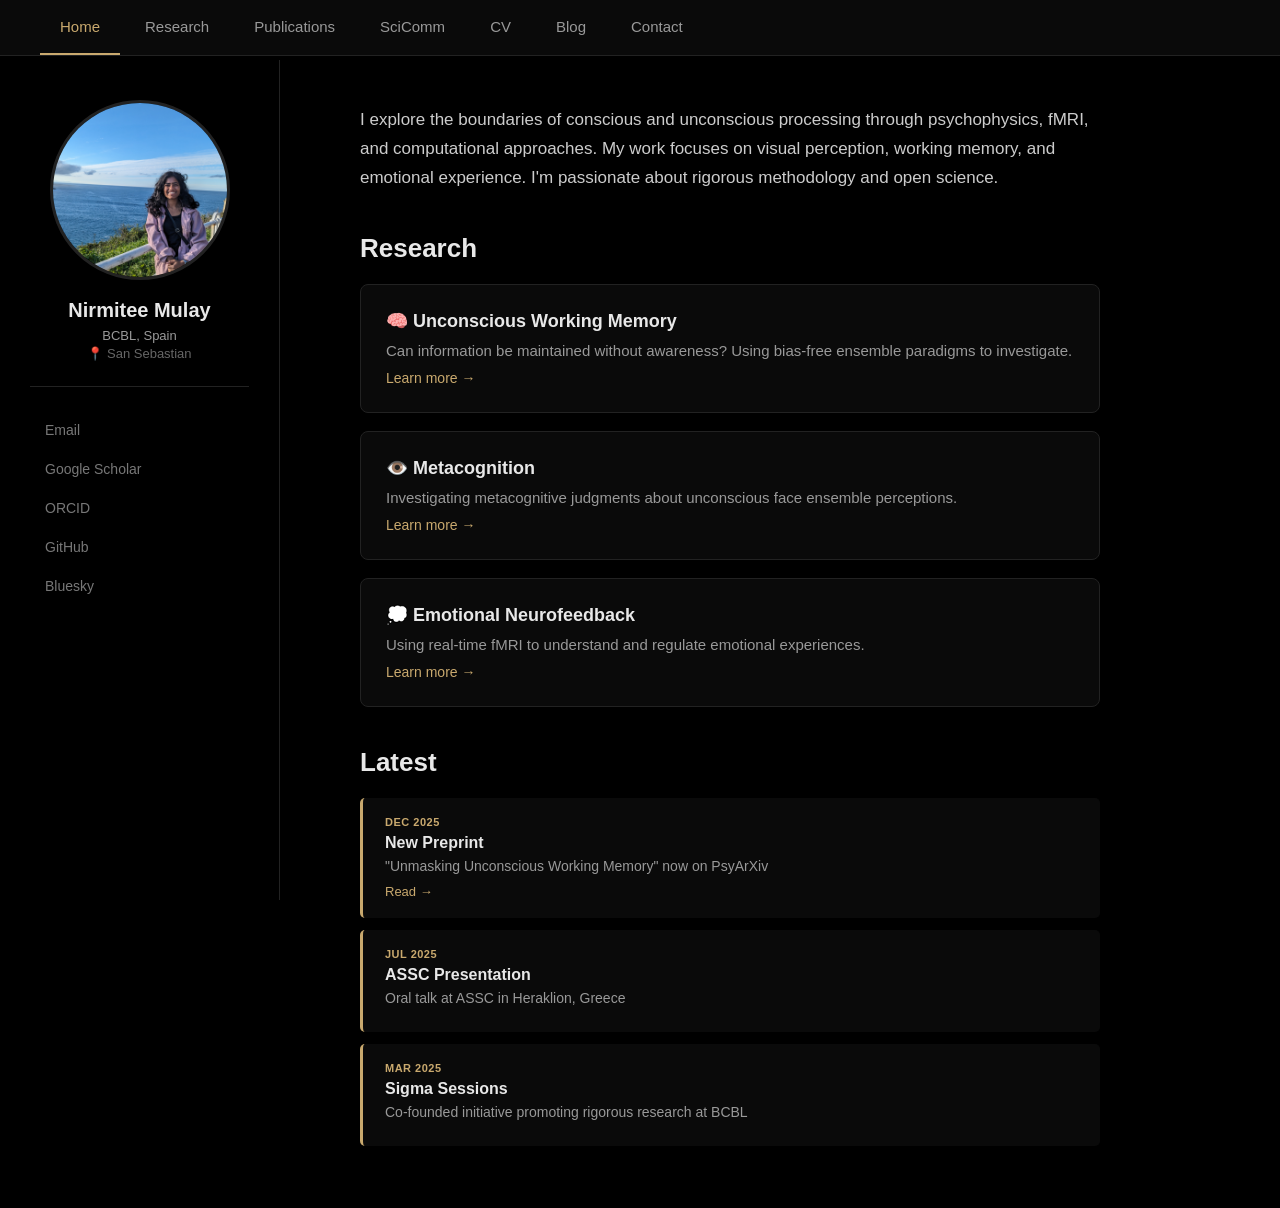
==== commit 887989e2: "changed index 1" ====
--- a/index.html
+++ b/index.html
@@ -12,213 +12,237 @@
         }
 
         body {
-            font-family: 'Inter', -apple-system, sans-serif;
+            font-family: -apple-system, BlinkMacSystemFont, 'Segoe UI', Arial, sans-serif;
             background: #000;
-            color: #ececec;
+            color: #e8e8e8;
+        }
+
+        /* Top Navigation */
+        .top-nav {
+            background: #0a0a0a;
+            border-bottom: 1px solid #222;
+            padding: 0 40px;
+            position: sticky;
+            top: 0;
+            z-index: 100;
+        }
+
+        .top-nav nav {
+            max-width: 1400px;
+            margin: 0 auto;
             display: flex;
-            min-height: 100vh;
-        }
-
-        /* Sidebar - Fixed Left */
-        .sidebar {
-            width: 260px;
-            background: #0d0d0d;
-            border-right: 1px solid #2d2d2d;
-            padding: 2rem 1.5rem;
-            position: fixed;
-            left: 0;
-            top: 0;
-            height: 100vh;
-            overflow-y: auto;
+            gap: 5px;
+        }
+
+        .top-nav a {
+            padding: 18px 20px;
+            color: #999;
+            text-decoration: none;
+            font-size: 15px;
+            transition: all 0.2s;
+            border-bottom: 2px solid transparent;
+        }
+
+        .top-nav a:hover {
+            color: #e8e8e8;
+        }
+
+        .top-nav a.active {
+            color: #c9a96e;
+            border-bottom-color: #c9a96e;
+        }
+
+        /* Layout: Sidebar + Main */
+        .container {
+            display: grid;
+            grid-template-columns: 280px 1fr;
+            max-width: 1400px;
+            margin: 0 auto;
+        }
+
+        /* Sidebar - Photo and Links Only */
+        aside {
+            padding: 40px 30px;
+            border-right: 1px solid #222;
+            position: sticky;
+            top: 60px;
+            height: calc(100vh - 60px);
         }
 
         .profile-photo {
-            width: 120px;
-            height: 120px;
+            text-align: center;
+            margin-bottom: 25px;
+            padding-bottom: 25px;
+            border-bottom: 1px solid #222;
+        }
+
+        .profile-photo img {
+            width: 180px;
+            height: 180px;
             border-radius: 50%;
-            margin: 0 auto 1rem;
-            overflow: hidden;
-            border: 2px solid #2d2d2d;
-            background: #1a1a1a;
-            display: flex;
-            align-items: center;
-            justify-content: center;
-        }
-
-        .profile-photo img {
-            width: 100%;
-            height: 100%;
             object-fit: cover;
-        }
-
-        .profile-name {
-            font-size: 1.3rem;
-            font-weight: 700;
-            text-align: center;
-            margin-bottom: 0.25rem;
-        }
-
-        .profile-title {
-            font-size: 0.9rem;
-            color: #c9c9c9;
-            text-align: center;
-            margin-bottom: 0.5rem;
-        }
-
-        .profile-location {
-            font-size: 0.85rem;
-            color: #8e8e8e;
-            text-align: center;
-            margin-bottom: 1.5rem;
-            padding-bottom: 1.5rem;
-            border-bottom: 1px solid #2d2d2d;
-        }
-
-        /* Navigation */
-        .nav-links {
-            margin-bottom: 1.5rem;
-            padding-bottom: 1.5rem;
-            border-bottom: 1px solid #2d2d2d;
-        }
-
-        .nav-links a {
+            border: 3px solid #222;
+            margin-bottom: 15px;
+        }
+
+        .profile-photo h1 {
+            font-size: 20px;
+            font-weight: 600;
+            margin-bottom: 6px;
+        }
+
+        .profile-photo .affiliation {
+            font-size: 13px;
+            color: #999;
+            margin-bottom: 3px;
+        }
+
+        .profile-photo .location {
+            font-size: 13px;
+            color: #666;
+        }
+
+        /* Contact Links */
+        .contact-links a {
             display: block;
-            padding: 0.6rem 0.75rem;
-            color: #c9c9c9;
+            padding: 10px 15px;
+            color: #777;
             text-decoration: none;
-            font-size: 0.9rem;
-            border-radius: 4px;
-            margin-bottom: 0.25rem;
+            font-size: 14px;
+            border-radius: 5px;
             transition: all 0.2s;
-        }
-
-        .nav-links a:hover,
-        .nav-links a.active {
-            background: #1a1a1a;
-            color: #d4a574;
-        }
-
-        /* Social Links */
-        .social-links a {
-            display: flex;
-            align-items: center;
-            gap: 0.5rem;
-            padding: 0.5rem 0.75rem;
-            color: #8e8e8e;
+            margin-bottom: 3px;
+        }
+
+        .contact-links a:hover {
+            background: #0f0f0f;
+            color: #999;
+        }
+
+        /* Main Content */
+        main {
+            padding: 50px 80px;
+            max-width: 900px;
+        }
+
+        main > p {
+            font-size: 17px;
+            line-height: 1.7;
+            color: #ccc;
+            margin-bottom: 30px;
+        }
+
+        h2 {
+            font-size: 26px;
+            margin: 40px 0 20px 0;
+            font-weight: 600;
+        }
+
+        .project {
+            background: #0a0a0a;
+            border: 1px solid #222;
+            border-radius: 8px;
+            padding: 25px;
+            margin-bottom: 18px;
+            transition: border-color 0.2s;
+        }
+
+        .project:hover {
+            border-color: #c9a96e;
+        }
+
+        .project h3 {
+            font-size: 18px;
+            margin-bottom: 10px;
+            font-weight: 600;
+        }
+
+        .project p {
+            font-size: 15px;
+            color: #999;
+            margin-bottom: 10px;
+        }
+
+        .project a {
+            color: #c9a96e;
             text-decoration: none;
-            font-size: 0.85rem;
-            border-radius: 4px;
-            margin-bottom: 0.25rem;
-            transition: all 0.2s;
-        }
-
-        .social-links a:hover {
-            background: #1a1a1a;
-            color: #c9c9c9;
-        }
-
-        .social-links svg {
-            width: 16px;
-            height: 16px;
-        }
-
-        /* Footer */
-        .sidebar-footer {
-            font-size: 0.75rem;
-            color: #8e8e8e;
-            text-align: center;
-            margin-top: 2rem;
-            padding-top: 1rem;
-            border-top: 1px solid #2d2d2d;
-        }
-
-        /* Main Content */
-        .main {
-            margin-left: 260px;
-            padding: 3rem 4rem;
-            flex: 1;
-            max-width: 1000px;
-        }
-
-        h1 {
-            font-size: 2.5rem;
-            margin-bottom: 1rem;
-        }
-
-        h2 {
-            font-size: 1.8rem;
-            margin: 2rem 0 1rem;
-        }
-
-        p {
-            color: #c9c9c9;
-            line-height: 1.7;
-            margin-bottom: 1rem;
-        }
-
-        .card {
-            background: #0d0d0d;
-            border: 1px solid #2d2d2d;
-            border-radius: 6px;
-            padding: 1.5rem;
-            margin-bottom: 1rem;
-        }
-
-        .card:hover {
-            border-color: #d4a574;
-        }
-
-        .card h3 {
-            font-size: 1.1rem;
-            margin-bottom: 0.5rem;
-        }
-
-        .card p {
-            font-size: 0.9rem;
-        }
-
-        .card-link {
-            color: #d4a574;
+            font-size: 14px;
+        }
+
+        .news {
+            background: #0a0a0a;
+            border-left: 3px solid #c9a96e;
+            padding: 18px 22px;
+            margin-bottom: 12px;
+            border-radius: 5px;
+        }
+
+        .news .date {
+            font-size: 11px;
+            color: #c9a96e;
+            font-weight: 600;
+            text-transform: uppercase;
+            letter-spacing: 0.5px;
+        }
+
+        .news h3 {
+            font-size: 16px;
+            margin: 6px 0;
+        }
+
+        .news p {
+            font-size: 14px;
+            color: #999;
+            margin: 0 0 8px 0;
+        }
+
+        .news a {
+            color: #c9a96e;
             text-decoration: none;
-            font-size: 0.85rem;
+            font-size: 13px;
         }
 
         /* Mobile */
-        @media (max-width: 968px) {
-            .sidebar {
-                width: 200px;
-            }
-            .main {
-                margin-left: 200px;
-                padding: 2rem;
+        @media (max-width: 1024px) {
+            .container {
+                grid-template-columns: 240px 1fr;
+            }
+            main {
+                padding: 40px 50px;
             }
         }
 
         @media (max-width: 768px) {
-            .sidebar {
-                transform: translateX(-100%);
-                z-index: 1000;
-            }
-            .main {
-                margin-left: 0;
-                padding: 2rem 1.5rem;
+            .top-nav {
+                padding: 0 20px;
+            }
+            .top-nav nav {
+                overflow-x: auto;
+            }
+            .container {
+                grid-template-columns: 1fr;
+            }
+            aside {
+                position: static;
+                height: auto;
+                border-right: none;
+                border-bottom: 1px solid #222;
+                padding: 30px 20px;
+            }
+            .profile-photo img {
+                width: 120px;
+                height: 120px;
+            }
+            main {
+                padding: 30px 20px;
             }
         }
     </style>
-    <link href="https://fonts.googleapis.com/css2?family=Inter:wght@400;500;600;700&display=swap" rel="stylesheet">
 </head>
 <body>
-    <!-- Sidebar -->
-    <div class="sidebar">
-        <div class="profile-photo">
-            <img src="images/profile.jpg" alt="Nirmitee Mulay" onerror="this.style.display='none'; this.parentElement.innerHTML='<div style=\'font-size:0.75rem;color:#8e8e8e;text-align:center;padding:1rem;\'>Add photo</div>'">
-        </div>
-        
-        <h1 class="profile-name">Nirmitee Mulay</h1>
-        <p class="profile-title">PhD Student<br>BCBL, Spain</p>
-        <p class="profile-location">📍 San Sebastian</p>
-
-        <nav class="nav-links">
+    <!-- Top Navigation -->
+    <div class="top-nav">
+        <nav>
             <a href="index.html" class="active">Home</a>
             <a href="research.html">Research</a>
             <a href="publications.html">Publications</a>
@@ -227,93 +251,84 @@
             <a href="blog.html">Blog</a>
             <a href="contact.html">Contact</a>
         </nav>
-
-        <div class="social-links">
-            <a href="mailto:nirmiteemulay@gmail.com">
-                <svg viewBox="0 0 24 24" fill="none" stroke="currentColor" stroke-width="2">
-                    <path d="M4 4h16c1.1 0 2 .9 2 2v12c0 1.1-.9 2-2 2H4c-1.1 0-2-.9-2-2V6c0-1.1.9-2 2-2z"/>
-                    <polyline points="22,6 12,13 2,6"/>
-                </svg>
-                Email
-            </a>
-            <a href="#" target="_blank">
-                <svg viewBox="0 0 24 24" fill="currentColor">
-                    <path d="M12 24a7 7 0 110-14 7 7 0 010 14zm0-24L0 9.5l4.5 3.5L12 5l7.5 8-4.5-3.5z"/>
-                </svg>
-                Scholar
-            </a>
-            <a href="#" target="_blank">
-                <svg viewBox="0 0 24 24" fill="currentColor">
-                    <path d="M12 0C5.372 0 0 5.372 0 12s5.372 12 12 12 12-5.372 12-12S18.628 0 12 0zM7.369 5.378c.525 0 .947.431.947.947 0 .525-.422.947-.947.947-.516 0-.947-.422-.947-.947 0-.516.431-.947.947-.947zm-.722 3.038h1.444v10.041H6.647V8.416zm3.562 0h3.9c3.712 0 5.344 2.653 5.344 5.025 0 2.578-2.016 5.016-5.325 5.016h-3.919V8.416zm1.444 8.847h2.297c2.359 0 4.028-1.313 4.028-3.822 0-2.09-1.313-3.831-3.85-3.831h-2.475v7.653z"/>
-                </svg>
-                ORCID
-            </a>
-            <a href="https://github.com/nirmitee-mulay" target="_blank">
-                <svg viewBox="0 0 24 24" fill="currentColor">
-                    <path d="M12 0c-6.626 0-12 5.373-12 12 0 5.302 3.438 9.8 8.207 11.387.599.111.793-.261.793-.577v-2.234c-3.338.726-4.033-1.416-4.033-1.416-.546-1.387-1.333-1.756-1.333-1.756-1.089-.745.083-.729.083-.729 1.205.084 1.839 1.237 1.839 1.237 1.07 1.834 2.807 1.304 3.492.997.107-.775.418-1.305.762-1.604-2.665-.305-5.467-1.334-5.467-5.931 0-1.311.469-2.381 1.236-3.221-.124-.303-.535-1.524.117-3.176 0 0 1.008-.322 3.301 1.23.957-.266 1.983-.399 3.003-.404 1.02.005 2.047.138 3.006.404 2.291-1.552 3.297-1.23 3.297-1.23.653 1.653.242 2.874.118 3.176.77.84 1.235 1.911 1.235 3.221 0 4.609-2.807 5.624-5.479 5.921.43.372.823 1.102.823 2.222v3.293c0 .319.192.694.801.576 4.765-1.589 8.199-6.086 8.199-11.386 0-6.627-5.373-12-12-12z"/>
-                </svg>
-                GitHub
-            </a>
-            <a href="#" target="_blank">
-                <svg viewBox="0 0 24 24" fill="currentColor">
-                    <path d="M12 10.5c-1.5-3-4-6-6-6C3 4.5 1.5 6.5 1.5 9c0 4.5 3 7.5 6 7.5 1.5 0 3-.75 4.5-2.25C13.5 15.75 15 16.5 16.5 16.5c3 0 6-3 6-7.5 0-2.5-1.5-4.5-4.5-4.5-2 0-4.5 3-6 6z"/>
-                </svg>
-                Bluesky
-            </a>
-        </div>
-
-        <div class="sidebar-footer">
-            <p>&copy; 2026</p>
-        </div>
     </div>
 
-    <!-- Main Content -->
-    <div class="main">
-        <p style="font-size: 1.1rem;">
-            I explore the boundaries of conscious and unconscious processing through psychophysics, 
-            fMRI, and computational approaches. My work focuses on visual perception, working memory, 
-            and emotional experience.
-        </p>
-
-        <h2>Research</h2>
-        
-        <div class="card">
-            <h3>🧠 Unconscious Working Memory</h3>
-            <p>Can information be maintained without awareness? Using bias-free ensemble paradigms.</p>
-            <a href="research.html" class="card-link">Learn more →</a>
-        </div>
-
-        <div class="card">
-            <h3>👁️ Metacognition</h3>
-            <p>Investigating metacognitive judgments about unconscious perceptions.</p>
-            <a href="research.html" class="card-link">Learn more →</a>
-        </div>
-
-        <div class="card">
-            <h3>💭 Emotional Neurofeedback</h3>
-            <p>Using real-time fMRI to understand and regulate emotional experiences.</p>
-            <a href="research.html" class="card-link">Learn more →</a>
-        </div>
-
-        <h2>Latest</h2>
-        
-        <div class="card">
-            <p style="color: #d4a574; font-size: 0.85rem; margin-bottom: 0.5rem;">DEC 2025</p>
-            <h3>New Preprint</h3>
-            <p>"Unmasking Unconscious Working Memory" on PsyArXiv</p>
-            <a href="https://doi.org/10.31234/osf.io/234ru_v1" class="card-link" target="_blank">Read →</a>
-        </div>
+    <div class="container">
+        <!-- Sidebar: Photo + Links Only -->
+        <aside>
+            <div class="profile-photo">
+                <img src="images/profile.jpg" alt="Nirmitee Mulay" onerror="this.src='data:image/svg+xml,%3Csvg width=\'180\' height=\'180\' xmlns=\'http://www.w3.org/2000/svg\'%3E%3Crect width=\'180\' height=\'180\' fill=\'%23151515\'/%3E%3Ctext x=\'50%25\' y=\'50%25\' dominant-baseline=\'middle\' text-anchor=\'middle\' fill=\'%23555\' font-size=\'12\'%3EAdd Photo%3C/text%3E%3C/svg%3E'">
+                <h1>Nirmitee Mulay</h1>
+                <div class="affiliation">BCBL, Spain</div>
+                <div class="location">📍 San Sebastian</div>
+            </div>
+
+            <div class="contact-links">
+                <a href="mailto:nirmiteemulay@gmail.com">Email</a>
+                <a href="#" target="_blank">Google Scholar</a>
+                <a href="#" target="_blank">ORCID</a>
+                <a href="https://github.com/nirmitee-mulay" target="_blank">GitHub</a>
+                <a href="#" target="_blank">Bluesky</a>
+            </div>
+        </aside>
+
+        <!-- Main Content -->
+        <main>
+            <p>
+                I explore the boundaries of conscious and unconscious processing through psychophysics, 
+                fMRI, and computational approaches. My work focuses on visual perception, working memory, 
+                and emotional experience. I'm passionate about rigorous methodology and open science.
+            </p>
+
+            <h2>Research</h2>
+
+            <div class="project">
+                <h3>🧠 Unconscious Working Memory</h3>
+                <p>Can information be maintained without awareness? Using bias-free ensemble paradigms to investigate.</p>
+                <a href="research.html">Learn more →</a>
+            </div>
+
+            <div class="project">
+                <h3>👁️ Metacognition</h3>
+                <p>Investigating metacognitive judgments about unconscious face ensemble perceptions.</p>
+                <a href="research.html">Learn more →</a>
+            </div>
+
+            <div class="project">
+                <h3>💭 Emotional Neurofeedback</h3>
+                <p>Using real-time fMRI to understand and regulate emotional experiences.</p>
+                <a href="research.html">Learn more →</a>
+            </div>
+
+            <h2>Latest</h2>
+
+            <div class="news">
+                <div class="date">Dec 2025</div>
+                <h3>New Preprint</h3>
+                <p>"Unmasking Unconscious Working Memory" now on PsyArXiv</p>
+                <a href="https://doi.org/10.31234/osf.io/234ru_v1" target="_blank">Read →</a>
+            </div>
+
+            <div class="news">
+                <div class="date">Jul 2025</div>
+                <h3>ASSC Presentation</h3>
+                <p>Oral talk at ASSC in Heraklion, Greece</p>
+            </div>
+
+            <div class="news">
+                <div class="date">Mar 2025</div>
+                <h3>Sigma Sessions</h3>
+                <p>Co-founded initiative promoting rigorous research at BCBL</p>
+            </div>
+        </main>
     </div>
 
     <script>
-        // Set active nav link
-        const currentPage = window.location.pathname.split('/').pop() || 'index.html';
-        document.querySelectorAll('.nav-links a').forEach(link => {
-            if (link.getAttribute('href') === currentPage) {
-                link.classList.add('active');
-            } else {
-                link.classList.remove('active');
-            }
+        // Highlight active page in nav
+        const page = window.location.pathname.split('/').pop() || 'index.html';
+        document.querySelectorAll('.top-nav a').forEach(a => {
+            if (a.getAttribute('href') === page) a.classList.add('active');
+            else a.classList.remove('active');
         });
     </script>
 </body>
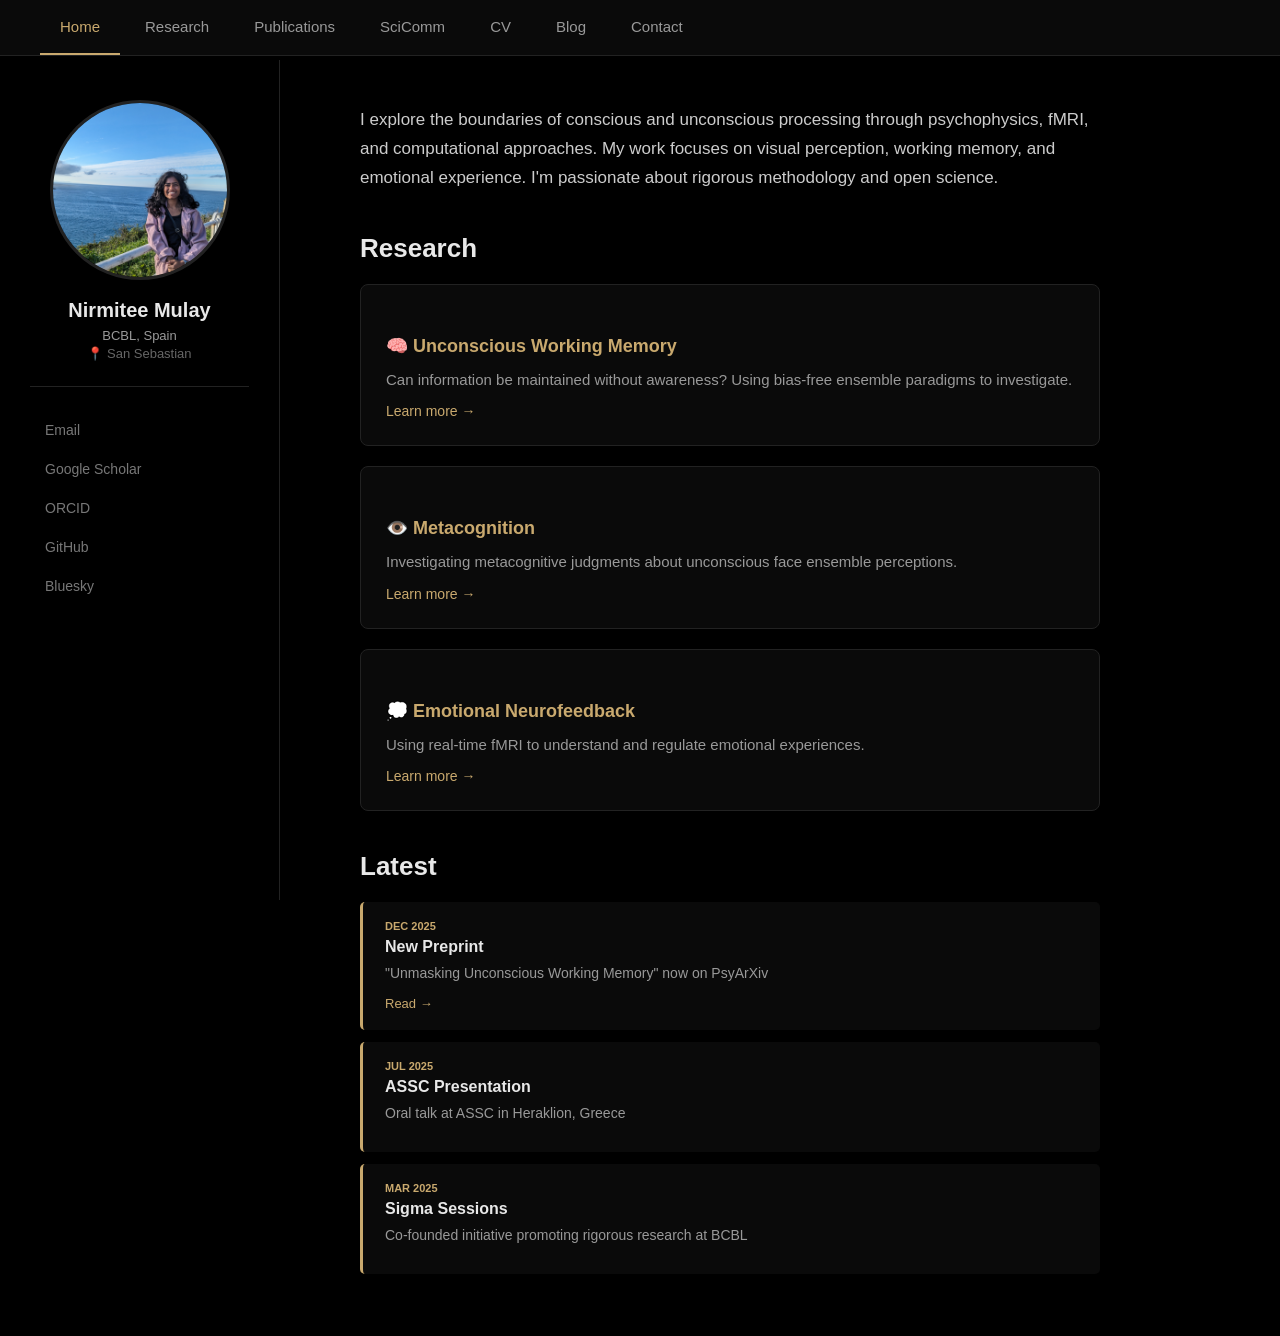
==== commit 002cfed4: "changed index 1" ====
--- a/index.html
+++ b/index.html
@@ -4,243 +4,9 @@
     <meta charset="UTF-8">
     <meta name="viewport" content="width=device-width, initial-scale=1.0">
     <title>Nirmitee Mulay</title>
-    <style>
-        * {
-            margin: 0;
-            padding: 0;
-            box-sizing: border-box;
-        }
-
-        body {
-            font-family: -apple-system, BlinkMacSystemFont, 'Segoe UI', Arial, sans-serif;
-            background: #000;
-            color: #e8e8e8;
-        }
-
-        /* Top Navigation */
-        .top-nav {
-            background: #0a0a0a;
-            border-bottom: 1px solid #222;
-            padding: 0 40px;
-            position: sticky;
-            top: 0;
-            z-index: 100;
-        }
-
-        .top-nav nav {
-            max-width: 1400px;
-            margin: 0 auto;
-            display: flex;
-            gap: 5px;
-        }
-
-        .top-nav a {
-            padding: 18px 20px;
-            color: #999;
-            text-decoration: none;
-            font-size: 15px;
-            transition: all 0.2s;
-            border-bottom: 2px solid transparent;
-        }
-
-        .top-nav a:hover {
-            color: #e8e8e8;
-        }
-
-        .top-nav a.active {
-            color: #c9a96e;
-            border-bottom-color: #c9a96e;
-        }
-
-        /* Layout: Sidebar + Main */
-        .container {
-            display: grid;
-            grid-template-columns: 280px 1fr;
-            max-width: 1400px;
-            margin: 0 auto;
-        }
-
-        /* Sidebar - Photo and Links Only */
-        aside {
-            padding: 40px 30px;
-            border-right: 1px solid #222;
-            position: sticky;
-            top: 60px;
-            height: calc(100vh - 60px);
-        }
-
-        .profile-photo {
-            text-align: center;
-            margin-bottom: 25px;
-            padding-bottom: 25px;
-            border-bottom: 1px solid #222;
-        }
-
-        .profile-photo img {
-            width: 180px;
-            height: 180px;
-            border-radius: 50%;
-            object-fit: cover;
-            border: 3px solid #222;
-            margin-bottom: 15px;
-        }
-
-        .profile-photo h1 {
-            font-size: 20px;
-            font-weight: 600;
-            margin-bottom: 6px;
-        }
-
-        .profile-photo .affiliation {
-            font-size: 13px;
-            color: #999;
-            margin-bottom: 3px;
-        }
-
-        .profile-photo .location {
-            font-size: 13px;
-            color: #666;
-        }
-
-        /* Contact Links */
-        .contact-links a {
-            display: block;
-            padding: 10px 15px;
-            color: #777;
-            text-decoration: none;
-            font-size: 14px;
-            border-radius: 5px;
-            transition: all 0.2s;
-            margin-bottom: 3px;
-        }
-
-        .contact-links a:hover {
-            background: #0f0f0f;
-            color: #999;
-        }
-
-        /* Main Content */
-        main {
-            padding: 50px 80px;
-            max-width: 900px;
-        }
-
-        main > p {
-            font-size: 17px;
-            line-height: 1.7;
-            color: #ccc;
-            margin-bottom: 30px;
-        }
-
-        h2 {
-            font-size: 26px;
-            margin: 40px 0 20px 0;
-            font-weight: 600;
-        }
-
-        .project {
-            background: #0a0a0a;
-            border: 1px solid #222;
-            border-radius: 8px;
-            padding: 25px;
-            margin-bottom: 18px;
-            transition: border-color 0.2s;
-        }
-
-        .project:hover {
-            border-color: #c9a96e;
-        }
-
-        .project h3 {
-            font-size: 18px;
-            margin-bottom: 10px;
-            font-weight: 600;
-        }
-
-        .project p {
-            font-size: 15px;
-            color: #999;
-            margin-bottom: 10px;
-        }
-
-        .project a {
-            color: #c9a96e;
-            text-decoration: none;
-            font-size: 14px;
-        }
-
-        .news {
-            background: #0a0a0a;
-            border-left: 3px solid #c9a96e;
-            padding: 18px 22px;
-            margin-bottom: 12px;
-            border-radius: 5px;
-        }
-
-        .news .date {
-            font-size: 11px;
-            color: #c9a96e;
-            font-weight: 600;
-            text-transform: uppercase;
-            letter-spacing: 0.5px;
-        }
-
-        .news h3 {
-            font-size: 16px;
-            margin: 6px 0;
-        }
-
-        .news p {
-            font-size: 14px;
-            color: #999;
-            margin: 0 0 8px 0;
-        }
-
-        .news a {
-            color: #c9a96e;
-            text-decoration: none;
-            font-size: 13px;
-        }
-
-        /* Mobile */
-        @media (max-width: 1024px) {
-            .container {
-                grid-template-columns: 240px 1fr;
-            }
-            main {
-                padding: 40px 50px;
-            }
-        }
-
-        @media (max-width: 768px) {
-            .top-nav {
-                padding: 0 20px;
-            }
-            .top-nav nav {
-                overflow-x: auto;
-            }
-            .container {
-                grid-template-columns: 1fr;
-            }
-            aside {
-                position: static;
-                height: auto;
-                border-right: none;
-                border-bottom: 1px solid #222;
-                padding: 30px 20px;
-            }
-            .profile-photo img {
-                width: 120px;
-                height: 120px;
-            }
-            main {
-                padding: 30px 20px;
-            }
-        }
-    </style>
+    <link rel="stylesheet" href="style.css">
 </head>
 <body>
-    <!-- Top Navigation -->
     <div class="top-nav">
         <nav>
             <a href="index.html" class="active">Home</a>
@@ -254,7 +20,6 @@
     </div>
 
     <div class="container">
-        <!-- Sidebar: Photo + Links Only -->
         <aside>
             <div class="profile-photo">
                 <img src="images/profile.jpg" alt="Nirmitee Mulay" onerror="this.src='data:image/svg+xml,%3Csvg width=\'180\' height=\'180\' xmlns=\'http://www.w3.org/2000/svg\'%3E%3Crect width=\'180\' height=\'180\' fill=\'%23151515\'/%3E%3Ctext x=\'50%25\' y=\'50%25\' dominant-baseline=\'middle\' text-anchor=\'middle\' fill=\'%23555\' font-size=\'12\'%3EAdd Photo%3C/text%3E%3C/svg%3E'">
@@ -262,7 +27,6 @@
                 <div class="affiliation">BCBL, Spain</div>
                 <div class="location">📍 San Sebastian</div>
             </div>
-
             <div class="contact-links">
                 <a href="mailto:nirmiteemulay@gmail.com">Email</a>
                 <a href="#" target="_blank">Google Scholar</a>
@@ -272,7 +36,6 @@
             </div>
         </aside>
 
-        <!-- Main Content -->
         <main>
             <p>
                 I explore the boundaries of conscious and unconscious processing through psychophysics, 
@@ -324,7 +87,6 @@
     </div>
 
     <script>
-        // Highlight active page in nav
         const page = window.location.pathname.split('/').pop() || 'index.html';
         document.querySelectorAll('.top-nav a').forEach(a => {
             if (a.getAttribute('href') === page) a.classList.add('active');
--- a/style.css
+++ b/style.css
@@ -0,0 +1,178 @@
+/* Black Theme - Top Nav + Sidebar Layout */
+
+* { margin: 0; padding: 0; box-sizing: border-box; }
+
+body {
+    font-family: -apple-system, BlinkMacSystemFont, 'Segoe UI', Arial, sans-serif;
+    background: #000;
+    color: #e8e8e8;
+}
+
+/* Top Navigation */
+.top-nav {
+    background: #0a0a0a;
+    border-bottom: 1px solid #222;
+    padding: 0 40px;
+    position: sticky;
+    top: 0;
+    z-index: 100;
+}
+
+.top-nav nav {
+    max-width: 1400px;
+    margin: 0 auto;
+    display: flex;
+    gap: 5px;
+}
+
+.top-nav a {
+    padding: 18px 20px;
+    color: #999;
+    text-decoration: none;
+    font-size: 15px;
+    transition: all 0.2s;
+    border-bottom: 2px solid transparent;
+}
+
+.top-nav a:hover { color: #e8e8e8; }
+.top-nav a.active { color: #c9a96e; border-bottom-color: #c9a96e; }
+
+/* Layout */
+.container {
+    display: grid;
+    grid-template-columns: 280px 1fr;
+    max-width: 1400px;
+    margin: 0 auto;
+}
+
+/* Sidebar */
+aside {
+    padding: 40px 30px;
+    border-right: 1px solid #222;
+    position: sticky;
+    top: 60px;
+    height: calc(100vh - 60px);
+}
+
+.profile-photo {
+    text-align: center;
+    margin-bottom: 25px;
+    padding-bottom: 25px;
+    border-bottom: 1px solid #222;
+}
+
+.profile-photo img {
+    width: 180px;
+    height: 180px;
+    border-radius: 50%;
+    object-fit: cover;
+    border: 3px solid #222;
+    margin-bottom: 15px;
+}
+
+.profile-photo h1 { font-size: 20px; font-weight: 600; margin-bottom: 6px; }
+.profile-photo .affiliation { font-size: 13px; color: #999; margin-bottom: 3px; }
+.profile-photo .location { font-size: 13px; color: #666; }
+
+.contact-links a {
+    display: block;
+    padding: 10px 15px;
+    color: #777;
+    text-decoration: none;
+    font-size: 14px;
+    border-radius: 5px;
+    transition: all 0.2s;
+    margin-bottom: 3px;
+}
+
+.contact-links a:hover { background: #0f0f0f; color: #999; }
+
+/* Main Content */
+main { padding: 50px 80px; max-width: 900px; }
+main > p { font-size: 17px; line-height: 1.7; color: #ccc; margin-bottom: 20px; }
+
+h2 { font-size: 26px; margin: 40px 0 20px 0; font-weight: 600; }
+h3 { font-size: 19px; margin: 25px 0 12px 0; font-weight: 600; }
+p { font-size: 16px; line-height: 1.7; color: #ccc; margin-bottom: 15px; }
+
+/* Project Cards */
+.project {
+    background: #0a0a0a;
+    border: 1px solid #222;
+    border-radius: 8px;
+    padding: 25px;
+    margin-bottom: 20px;
+}
+
+.project:hover { border-color: #c9a96e; }
+.project h3 { font-size: 18px; margin-bottom: 10px; color: #c9a96e; }
+.project p { font-size: 15px; color: #999; margin-bottom: 10px; }
+.project a { color: #c9a96e; text-decoration: none; font-size: 14px; }
+.project strong { color: #e8e8e8; }
+
+/* News */
+.news {
+    background: #0a0a0a;
+    border-left: 3px solid #c9a96e;
+    padding: 18px 22px;
+    margin-bottom: 12px;
+    border-radius: 5px;
+}
+
+.news .date { font-size: 11px; color: #c9a96e; font-weight: 600; text-transform: uppercase; }
+.news h3 { font-size: 16px; margin: 6px 0; }
+.news p { font-size: 14px; color: #999; margin: 0 0 8px 0; }
+.news a { color: #c9a96e; text-decoration: none; font-size: 13px; }
+
+/* Publications */
+.publication {
+    background: #0a0a0a;
+    border-left: 3px solid #c9a96e;
+    padding: 20px 25px;
+    margin-bottom: 15px;
+    border-radius: 5px;
+}
+
+.publication-type {
+    display: inline-block;
+    background: #c9a96e;
+    color: #000;
+    padding: 3px 8px;
+    border-radius: 3px;
+    font-size: 10px;
+    font-weight: 700;
+    margin-bottom: 8px;
+}
+
+.publication h3 { font-size: 17px; margin-bottom: 8px; }
+.publication .authors { font-size: 14px; font-style: italic; color: #999; margin-bottom: 5px; }
+.publication .venue { font-size: 13px; color: #777; margin-bottom: 10px; }
+.publication a { color: #c9a96e; text-decoration: none; font-size: 13px; margin-right: 15px; }
+
+/* Card Grid */
+.cards {
+    display: grid;
+    grid-template-columns: repeat(auto-fit, minmax(280px, 1fr));
+    gap: 18px;
+    margin: 30px 0;
+}
+
+.card { background: #0a0a0a; border: 1px solid #222; border-radius: 8px; padding: 22px; }
+.card:hover { border-color: #c9a96e; }
+.card h3 { font-size: 17px; margin-bottom: 10px; }
+.card p { font-size: 14px; color: #999; margin: 0; }
+
+/* Responsive */
+@media (max-width: 1024px) {
+    .container { grid-template-columns: 240px 1fr; }
+    main { padding: 40px 50px; }
+}
+
+@media (max-width: 768px) {
+    .top-nav { padding: 0 20px; }
+    .top-nav nav { overflow-x: auto; }
+    .container { grid-template-columns: 1fr; }
+    aside { position: static; height: auto; border-right: none; border-bottom: 1px solid #222; padding: 30px 20px; }
+    .profile-photo img { width: 120px; height: 120px; }
+    main { padding: 30px 20px; }
+}
